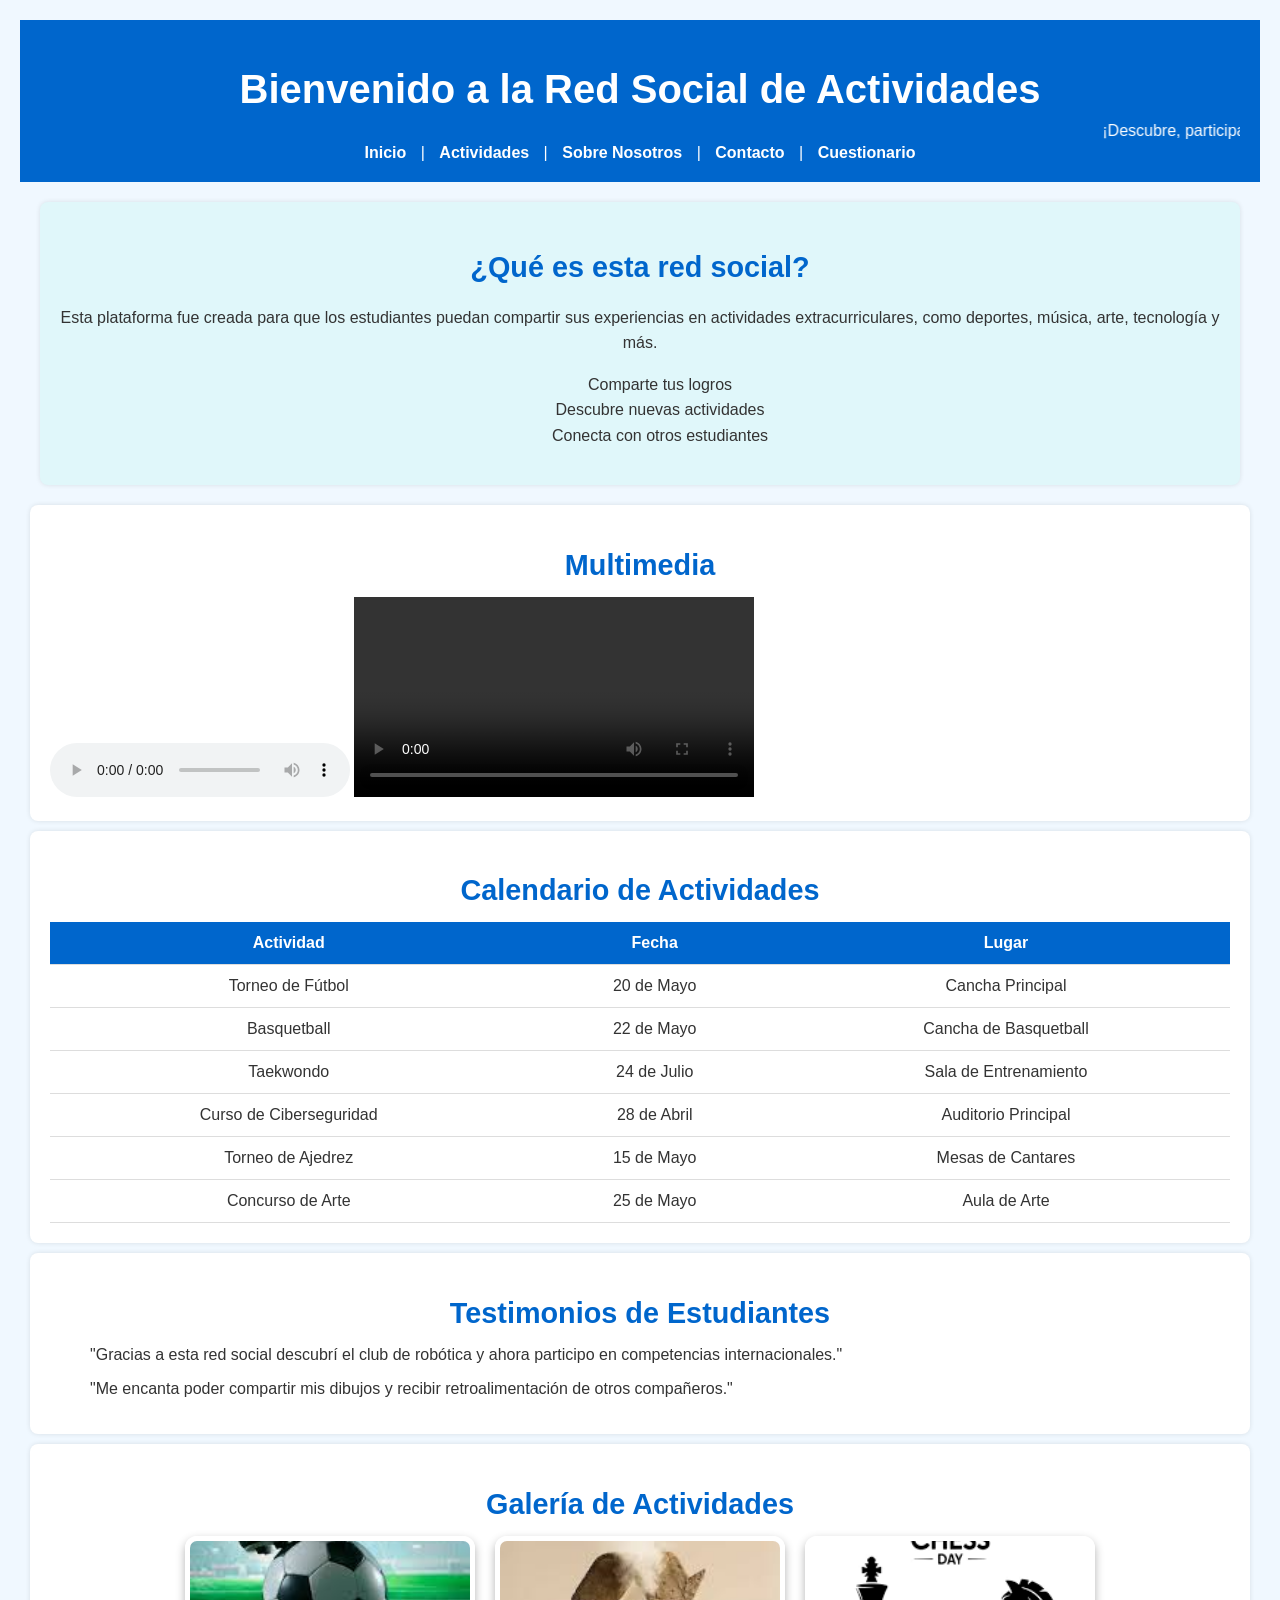
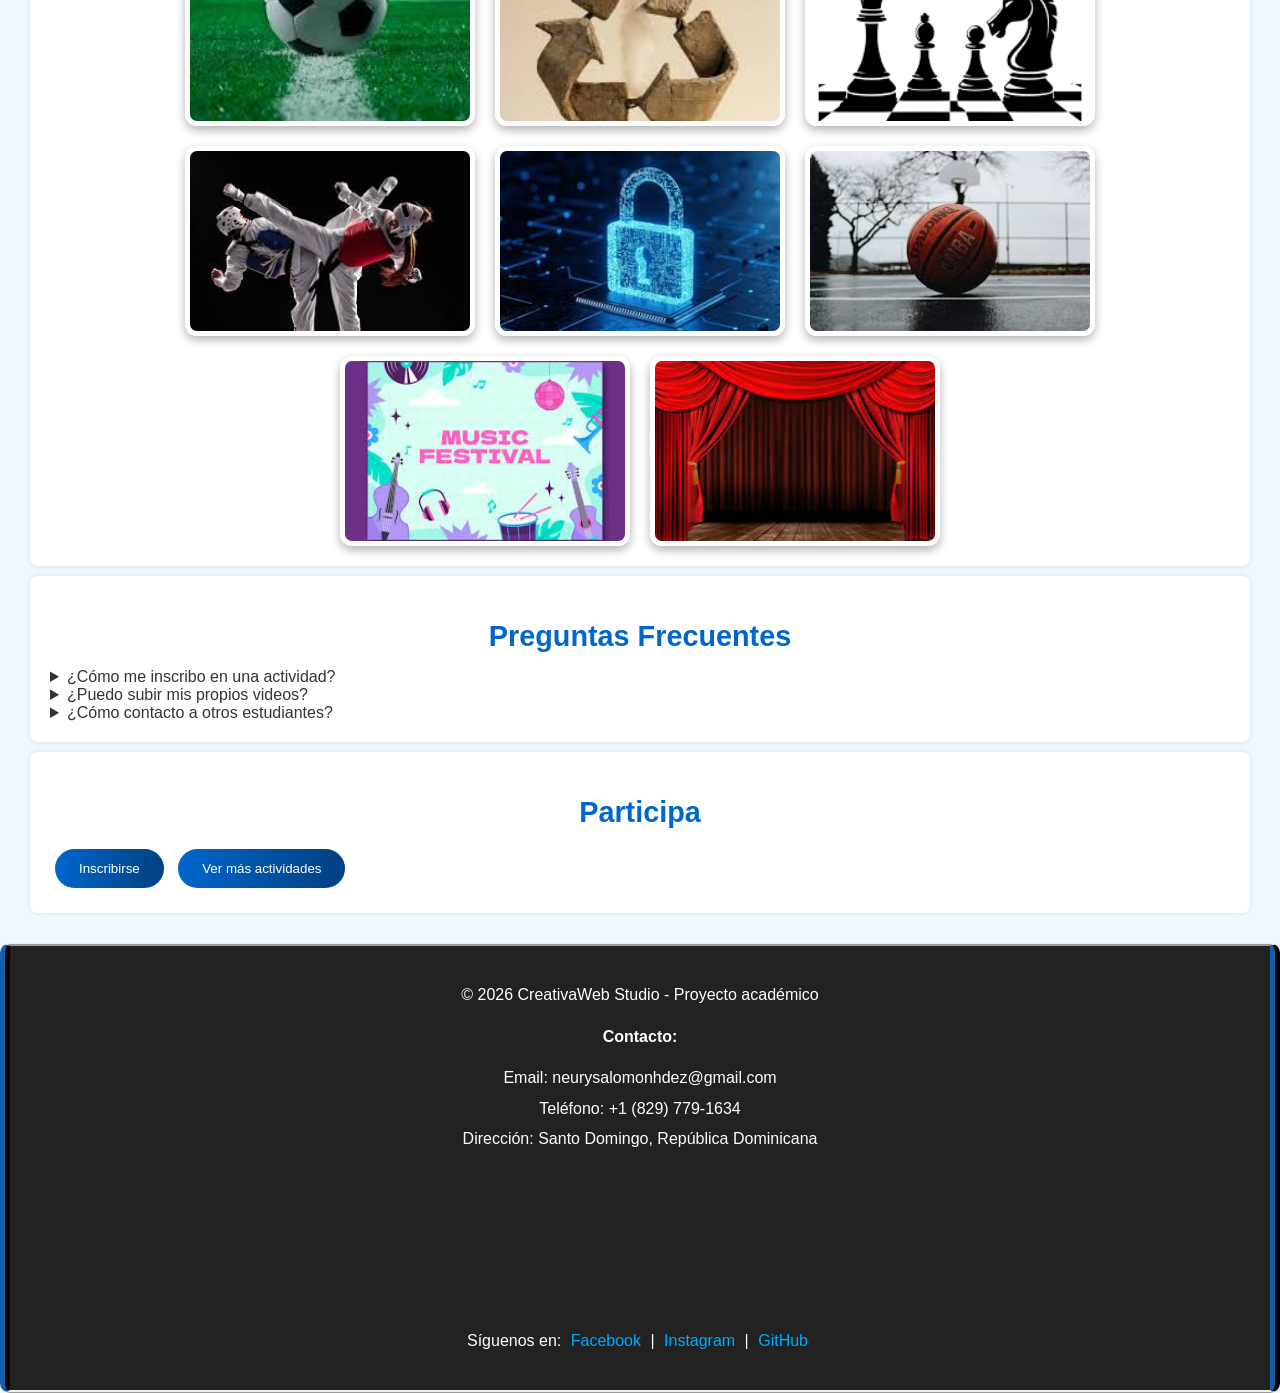
==== index.html @ beb656a8 "Add files via upload" ====
<!DOCTYPE html>
<html lang="es">
<head>
  <!-- Configuración básica -->
  <meta charset="UTF-8">
  <meta name="viewport" content="width=device-width, initial-scale=1.0">
  <title>Red Social Extracurricular</title>
  <link rel="stylesheet" href="index.css">
  <link rel="icon" type="image/png" href="favicon.png">
</head>
<body>
  <div class="container">
   
    <header>
      <h1>Bienvenido a la Red Social de Actividades</h1>
      <marquee>¡Descubre, participa y comparte tus talentos!</marquee>
      <nav>
        <a href="index.html">Inicio</a> |
        <a href="#tabla">Actividades</a> |
        <a href="#footer-info">Sobre Nosotros</a> |
        <a href="contact.html">Contacto</a> |
        <a href="quiz.html">Cuestionario</a>
      </nav>
    </header>

    
    <section id="bienvenida">
      <h2>¿Qué es esta red social?</h2>
      <p>
        Esta plataforma fue creada para que los estudiantes puedan compartir sus experiencias en actividades extracurriculares,
        como deportes, música, arte, tecnología y más.
      </p>
      <ul>
        <li>Comparte tus logros</li>
        <li>Descubre nuevas actividades</li>
        <li>Conecta con otros estudiantes</li>
      </ul>
    </section>

    
    <section id="multimedia">
      <h2>Multimedia</h2>
      <div class="media-grid">
        <audio controls>
          <source src="audio/presentacion.mp3" type="audio/mpeg">
        </audio>
        <video controls width="400">
          <source src="video/demo.mp4" type="video/mp4">
        </video>
      </div>
    </section>

   
    <section id="tabla">
      <h2>Calendario de Actividades</h2>
      <table>
        <tr>
          <th>Actividad</th>
          <th>Fecha</th>
          <th>Lugar</th>
        </tr>
        <tr>
          <td>Torneo de Fútbol</td>
          <td>20 de Mayo</td>
          <td>Cancha Principal</td>
        </tr>
        <tr>
            <td>Basquetball</td>
            <td>22 de Mayo</td>
            <td>Cancha de Basquetball</td>

        </tr>
        <tr>
            <td>Taekwondo</td>
            <td>24 de Julio</td>
            <td>Sala de Entrenamiento</td>

        </tr>
           <tr>
            <td>Curso de Ciberseguridad</td>
            <td>28 de Abril</td>
            <td>Auditorio Principal</td>

        </tr>
        <tr>
            <td>Torneo de Ajedrez</td>
            <td>15 de Mayo</td>
            <td>Mesas de Cantares</td>
        </tr>
        <tr>
          <td>Concurso de Arte</td>
          <td>25 de Mayo</td>
          <td>Aula de Arte</td>
        </tr>
       
      </table>
    </section>

  
    <section id="testimonios">
      <h2>Testimonios de Estudiantes</h2>
      <blockquote>
        "Gracias a esta red social descubrí el club de robótica y ahora participo en competencias internacionales."
      </blockquote>
      <blockquote>
        "Me encanta poder compartir mis dibujos y recibir retroalimentación de otros compañeros."
      </blockquote>
    </section>

   
    <section id="galeria">
  <h2>Galería de Actividades</h2>
  <div class="gallery">
    <img src="img/futbol.jpg" alt="Torneo de fútbol">
    <img src="img/arte.jpg" alt="Concurso de arte"> 
    <img src="img/ajedrez.png" alt="Torneo de ajedrez">
    <img src="img/taekwondo.jpg" alt="Competencia de taekwondo">
    <img src="img/ciberseguridad.jpg" alt="Curso de ciberseguridad">
    <img src="img/basquetball.jpg" alt="Torneo de basquetball">
  
    <img src="img/festival.jpg" alt="Festival de música">
    <img src="img/teatro.jpg" alt="Obra de teatro">
  </div>
</section>


  
    <section id="faq">
      <h2>Preguntas Frecuentes</h2>
      <details>
        <summary>¿Cómo me inscribo en una actividad?</summary>
        <p>Solo debes dar clic en el botón "Inscribirse" y llenar el formulario.</p>
      </details>
      <details>
        <summary>¿Puedo subir mis propios videos?</summary>
        <p>Sí, cada usuario puede compartir contenido multimedia en su perfil.</p>
      </details>
      <details>
        <summary>¿Cómo contacto a otros estudiantes?</summary>
        <p>Puedes unirte a los grupos de interés.</p>
      </details>
    </section>

  
    <section id="botones">
      <h2>Participa</h2>
      <button id="btnInscribirse">Inscribirse</button>
      <button id="btnVerMas">Ver más actividades</button>
    </section>
   


  </div>

   <footer>
  <div class="footer-info" id="footer-info">
    <p>&copy; 2026 CreativaWeb Studio - Proyecto académico</p>
    <p><strong>Contacto:</strong></p>
    <ul>
      <li>Email: neurysalomonhdez@gmail.com</li>
      <li>Teléfono: +1 (829) 779-1634</li>
      <li>Dirección: Santo Domingo, República Dominicana</li>
      <iframe src="https://www.google.com/maps/embed?pb=!1m18!1m12!1m3!1d71175.22036277277!2d-69.84022908594423!3d18.510798863886674!2m3!1f0!2f0!3f0!3m2!1i1024!2i768!4f13.1!3m3!1m2!1s0x8eaf86f1f07bf257%3A0x79a94f00155fb584!2sSanto%20Domingo%20Este!5e1!3m2!1ses!2sdo!4v1778986762547!5m2!1ses!2sdo" width="150" height="150" style="border:0;" allowfullscreen="" loading="lazy" referrerpolicy="no-referrer-when-downgrade"></iframe>
    </ul>
    <p>Síguenos en:
      <a href="https://facebook.com/creativaweb" target="_blank">Facebook</a> |
      <a href="https://instagram.com/creativaweb" target="_blank">Instagram</a> |
      <a href="https://github.com/Salomon/mi-pagina-web" target="_blank">GitHub</a>
    </p>
  </div>
</footer>
 <script src="https://utteranc.es/client.js"
        repo="Neuryhdez45/actividades-extracurriculares.github.io"
        issue-term="pathname"
        theme="github-light"
        crossorigin="anonymous"
        async>
</script>
  <script src="index.js"></script>
</body>
</html>
---- index.css ----
/* Estilos generales */
body {
  font-family: 'Verdana', sans-serif;
  margin: 0;
  padding: 0;
  background: #f0f8ff;
  color: #333;
}
#bienvenida {
  
  background: #e0f7fa;
  padding: 20px;
  border-left: 20px ;
  border-right: 20px ;
  border-radius: 8px;
  margin: 20px;
  
  text-align: center;
}
ul {
  list-style-type: none;

}
#bienvenida h2 {
  background: #e0f7fa;
  padding: 5px;
  text-align: center;
 
}

header {
  background: #0066cc;
  color: white;
  padding: 20px;
  text-align: center;
}

nav a {
  color: white;
  margin: 0 10px;
  text-decoration: none;
  font-weight: bold;
}

nav a:hover {
  text-decoration: underline;
}

/* Secciones */
section {
  padding: 20px;
  margin: 10px;
  background: #fff;
  border-radius: 8px;
  box-shadow: 0 0 5px rgba(0,0,0,0.1);
}

/* Tablas */
table {
  width: 100%;
  border-collapse: collapse;
}

th {
  background: #0066cc;
  color: white;
  padding: 10px;
}

td {
  padding: 10px;
  text-align: center;
}

.gallery {
  display: flex;
  flex-wrap: wrap; /* permite que las imágenes bajen a otra fila */
  gap: 20px;
  justify-content: center;
}

.gallery img {
  flex: 1 1 calc(50% - 20px); /* cada imagen ocupa 50% del ancho menos el gap */
  max-width: 280px;
  height: 180px;
  object-fit: cover;
  border-radius: 12px;
  box-shadow: 0 4px 10px rgba(0,0,0,0.3);
  transition: transform 0.4s ease, box-shadow 0.4s ease;
  border: 5px solid #fff;
}

.gallery img:hover {
  transform: scale(1.08) rotate(-2deg);
  box-shadow: 0 8px 20px rgba(0,0,0,0.5);
  border-color: #0066cc;
}


/* Botones */
button {
  background: #0066cc;
  color: white;
  border: none;
  padding: 10px 20px;
  margin: 5px;
  border-radius: 5px;
  cursor: pointer;
}

button:hover {
  background: #004080;
}

/* Pie de página */
footer {
  background: #222;
  color: #fff;
  text-align: center;
  padding: 10px;
}
.container {
  max-width: fit-content;
  margin: 0 auto;
  padding: 20px;
}
table {
  width: 100%;
  border-collapse: collapse;
}
th, td {
  padding: 12px;
  border-bottom: 1px solid #ddd;
}
th {
  background: #0066cc;
  color: white;
}
tr:hover {
  background: #f9f9f9;
}
h1 {
  font-size: 2.5rem;
  margin-bottom: 10px;
}
h2 {
  text-align: center;
  font-size: 1.8rem;
  margin-bottom: 15px;
  color: #0066cc;
}
p, li {
  line-height: 1.6;
}
button {
  background: linear-gradient(90deg, #0066cc, #004080);
  color: white;
  border: none;
  padding: 12px 24px;
  margin: 5px;
  border-radius: 25px;
  cursor: pointer;
  transition: transform 0.2s ease;
}
button:hover {
  transform: scale(1.05);
  background: linear-gradient(90deg, #3c5672, #073768);
}
footer {
  border-radius: 10px;
  border-left: 10px solid #0b3056;
  border-right: 10px solid #0b3056;
  border-style:ridge;
  background: #222;
  color: #fff;
  text-align: center;
  padding: 20px;
  
}

.footer-info ul {
  list-style: none;
  padding: 0;
  margin: 10px 0;
}
.footer-info iframe {
  margin-top: 1px;
  border: none;
  border-radius: 8px;
}
.footer-info li {
  margin: 5px 0;
}

.footer-info a {
  color: #00aaff;
  text-decoration: none;
  margin: 0 5px;
}

.footer-info a:hover {
  text-decoration: underline;
}
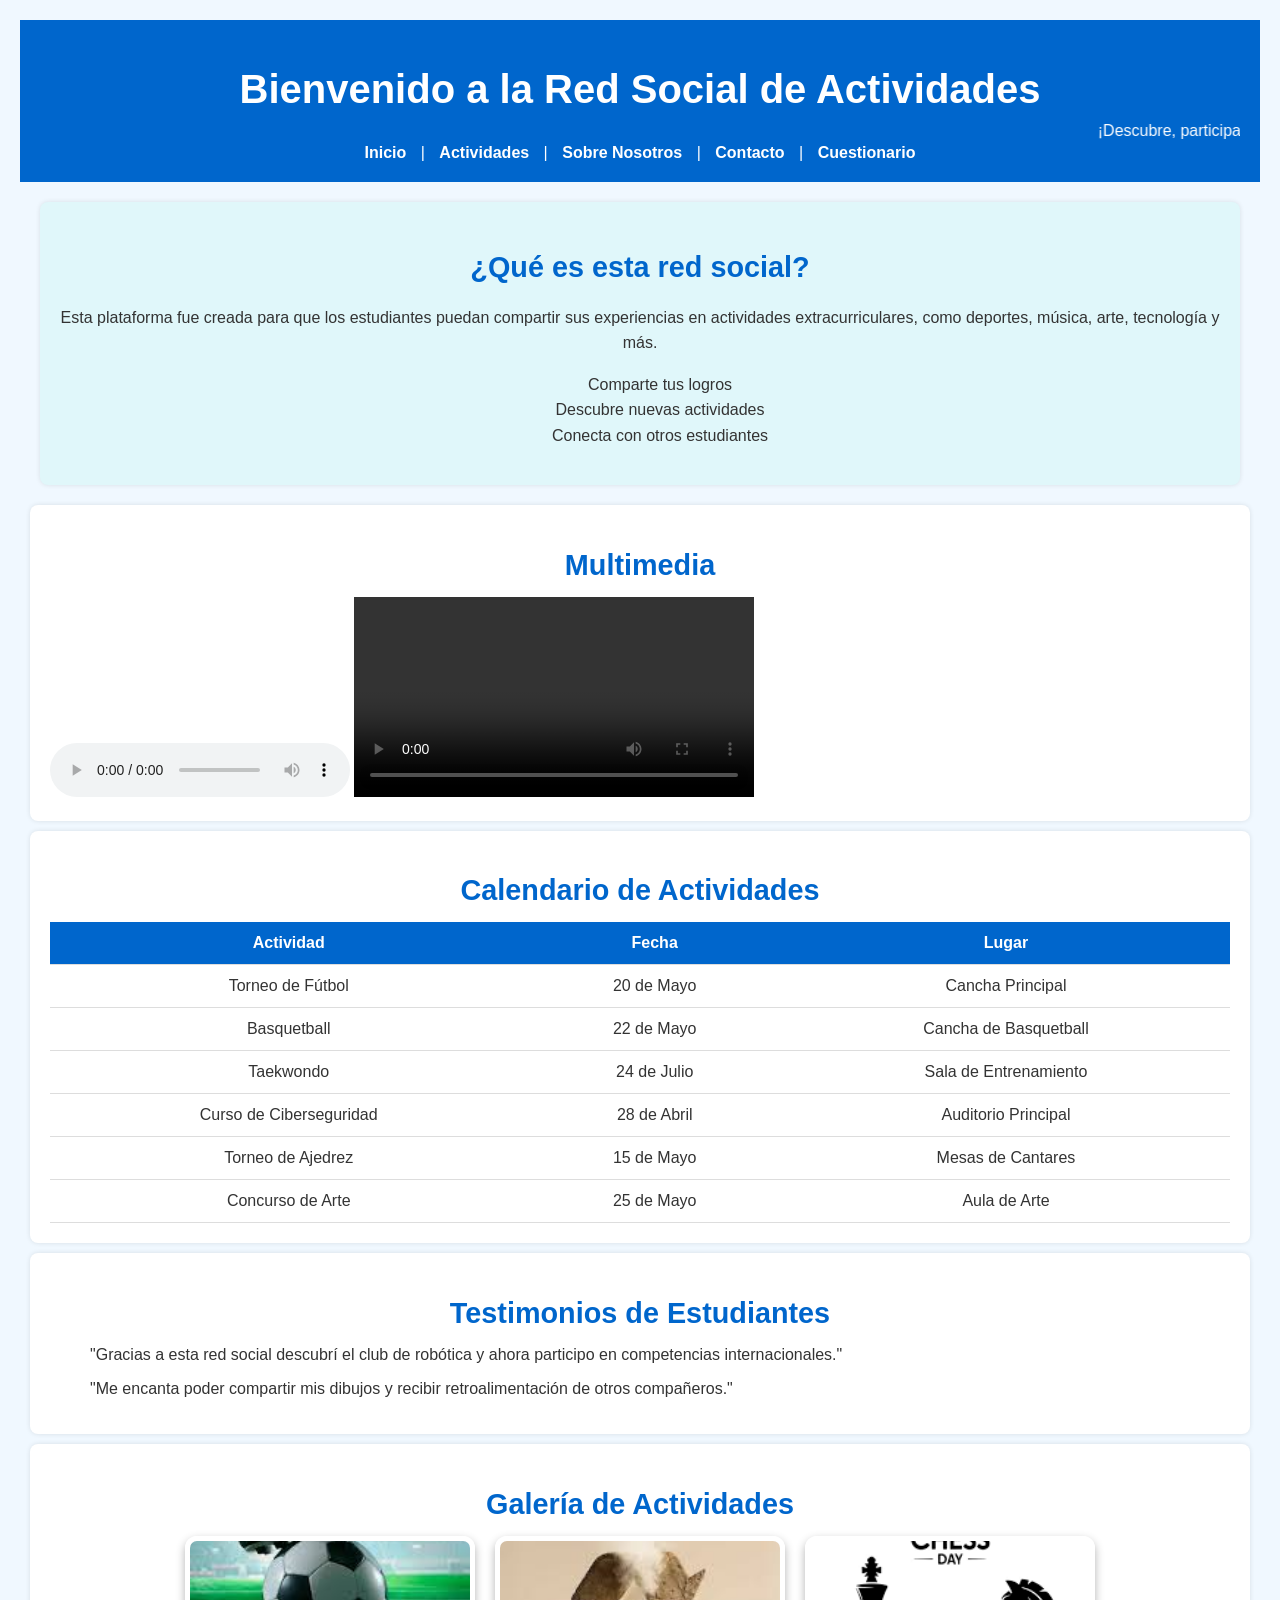
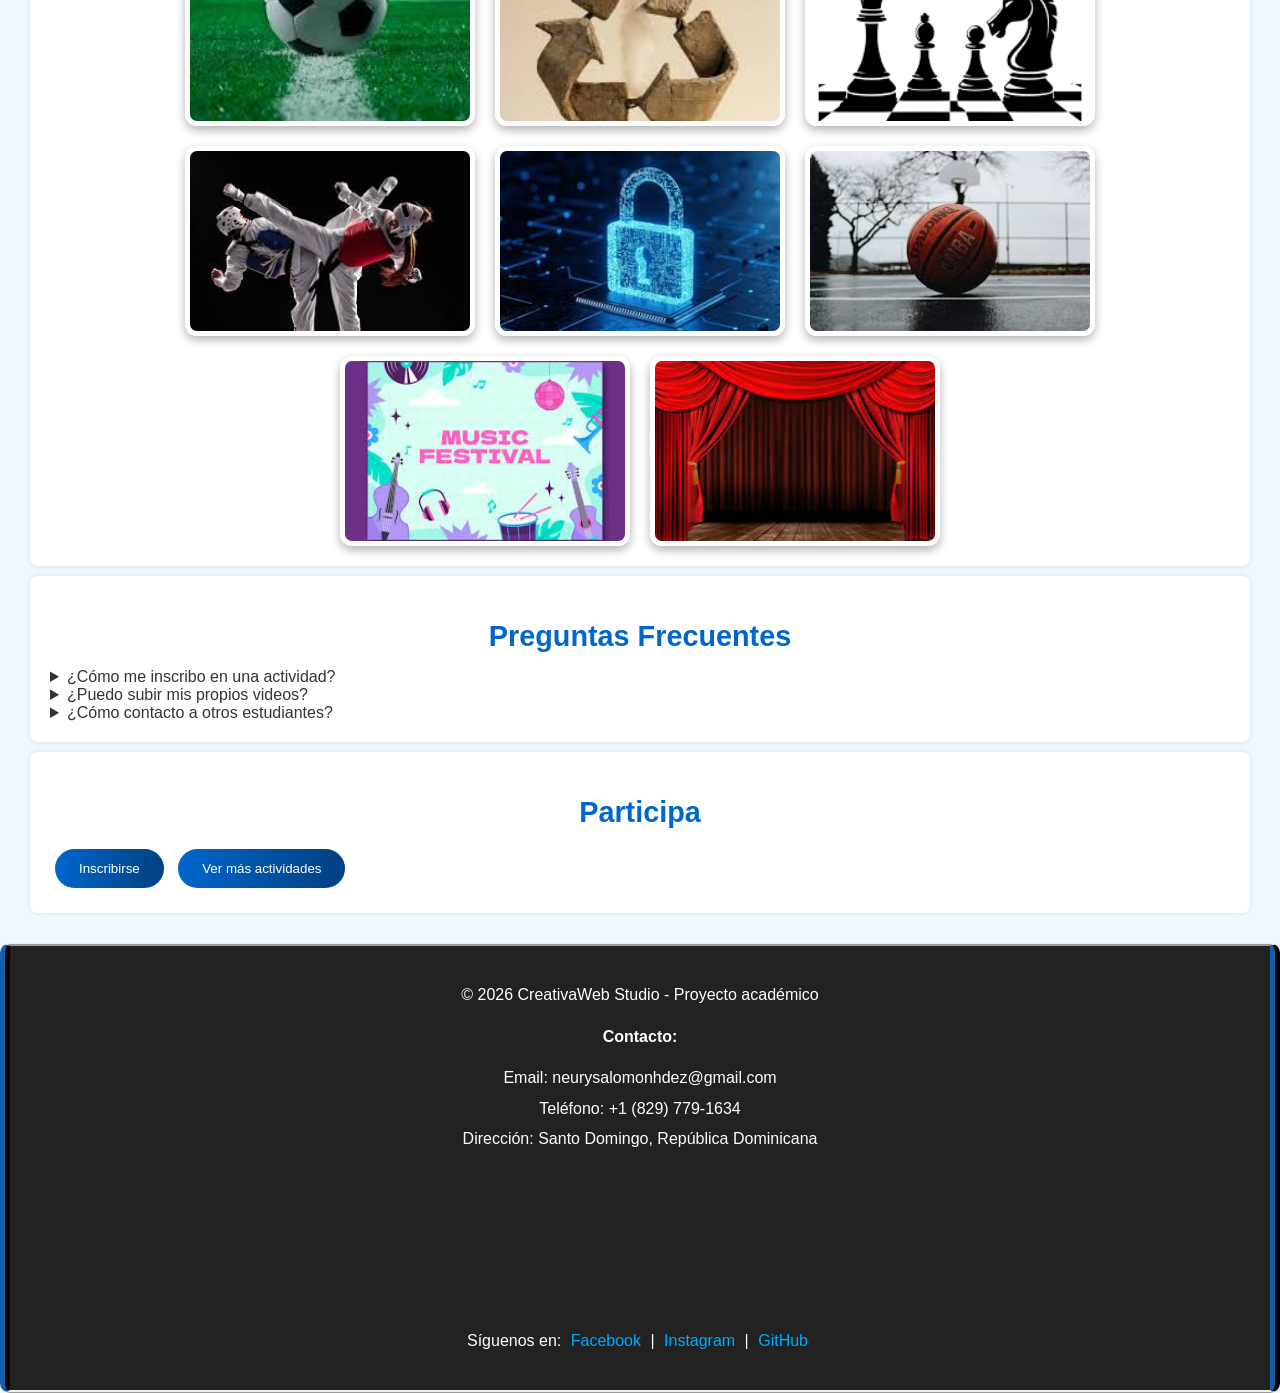
==== commit 8c192447: "Update index.html" ====
--- a/index.html
+++ b/index.html
@@ -151,7 +151,13 @@
 
 
   </div>
-
+<script src="https://utteranc.es/client.js"
+        repo="Neuryhdez45/actividades-extracurriculares.github.io"
+        issue-term="pathname"
+        theme="github-light"
+        crossorigin="anonymous"
+        async>
+</script>
    <footer>
   <div class="footer-info" id="footer-info">
     <p>&copy; 2026 CreativaWeb Studio - Proyecto académico</p>
@@ -169,13 +175,7 @@
     </p>
   </div>
 </footer>
- <script src="https://utteranc.es/client.js"
-        repo="Neuryhdez45/actividades-extracurriculares.github.io"
-        issue-term="pathname"
-        theme="github-light"
-        crossorigin="anonymous"
-        async>
-</script>
+
   <script src="index.js"></script>
 </body>
 </html>
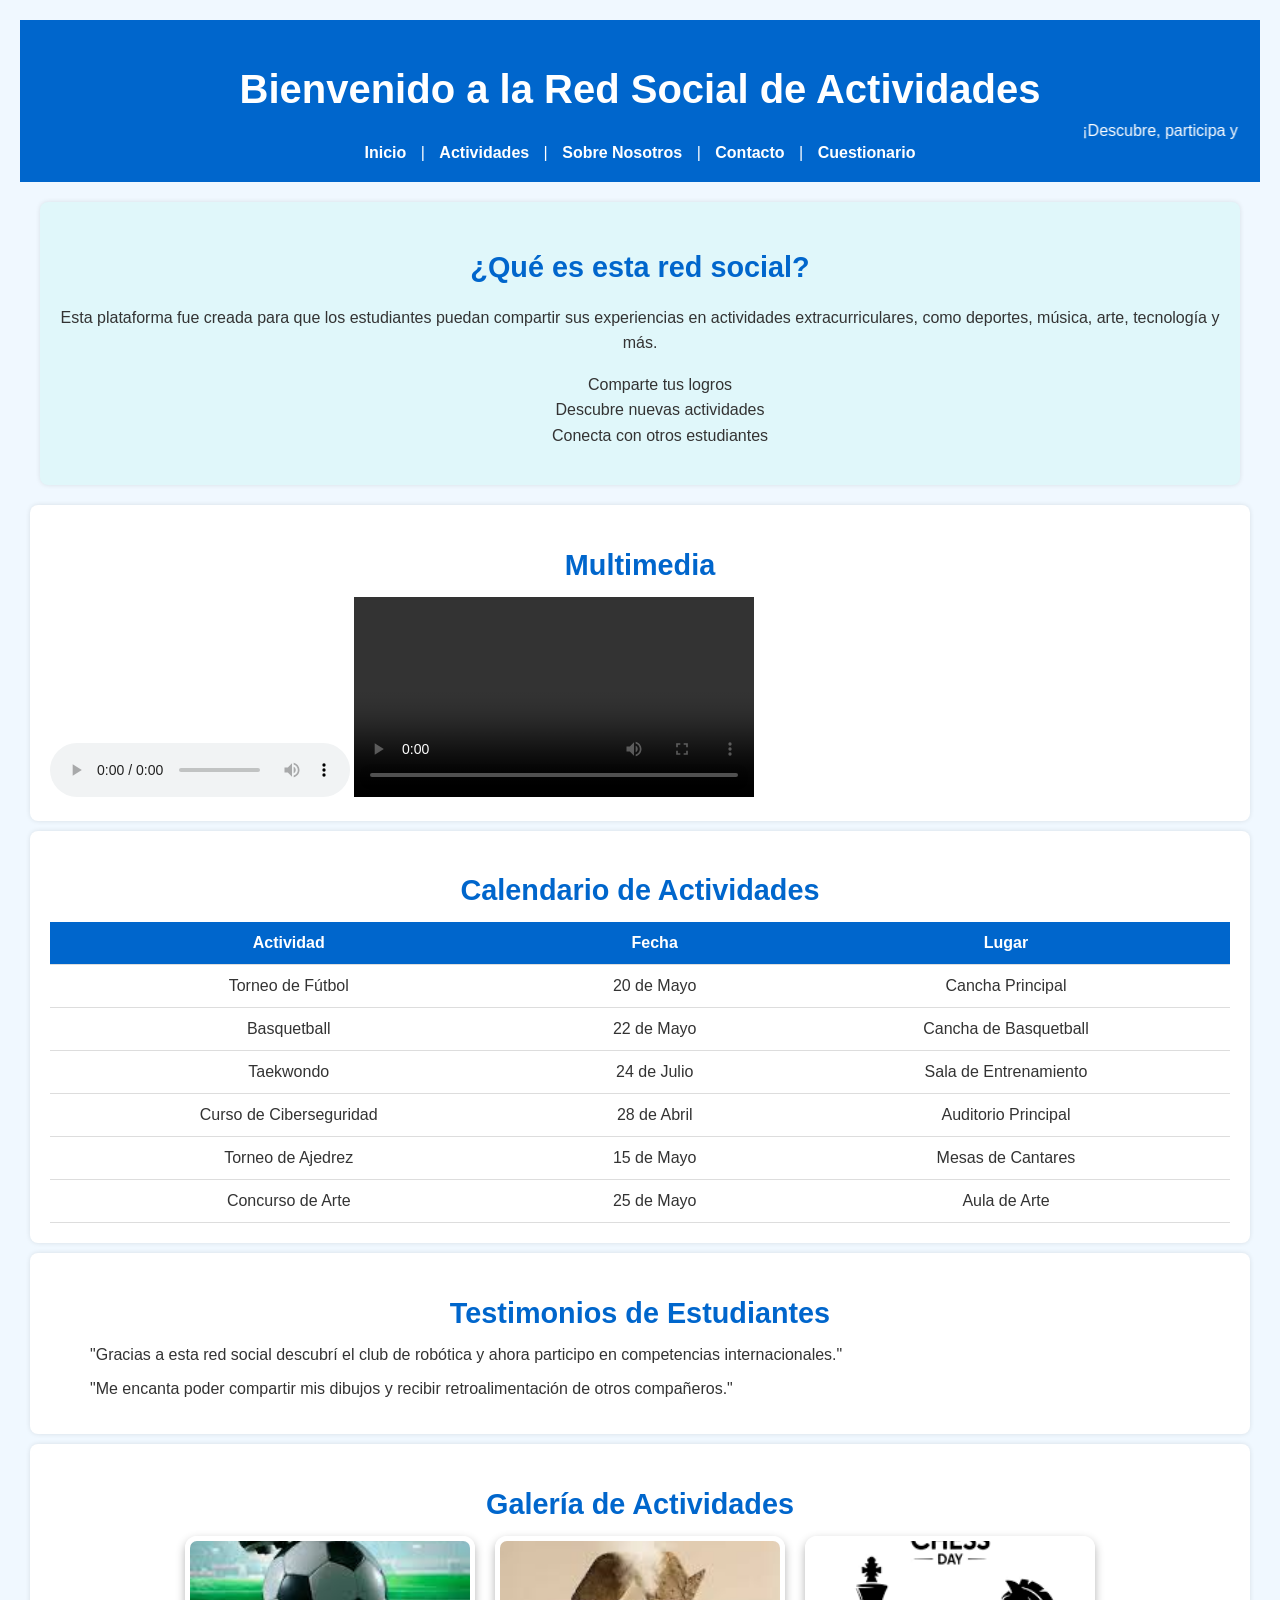
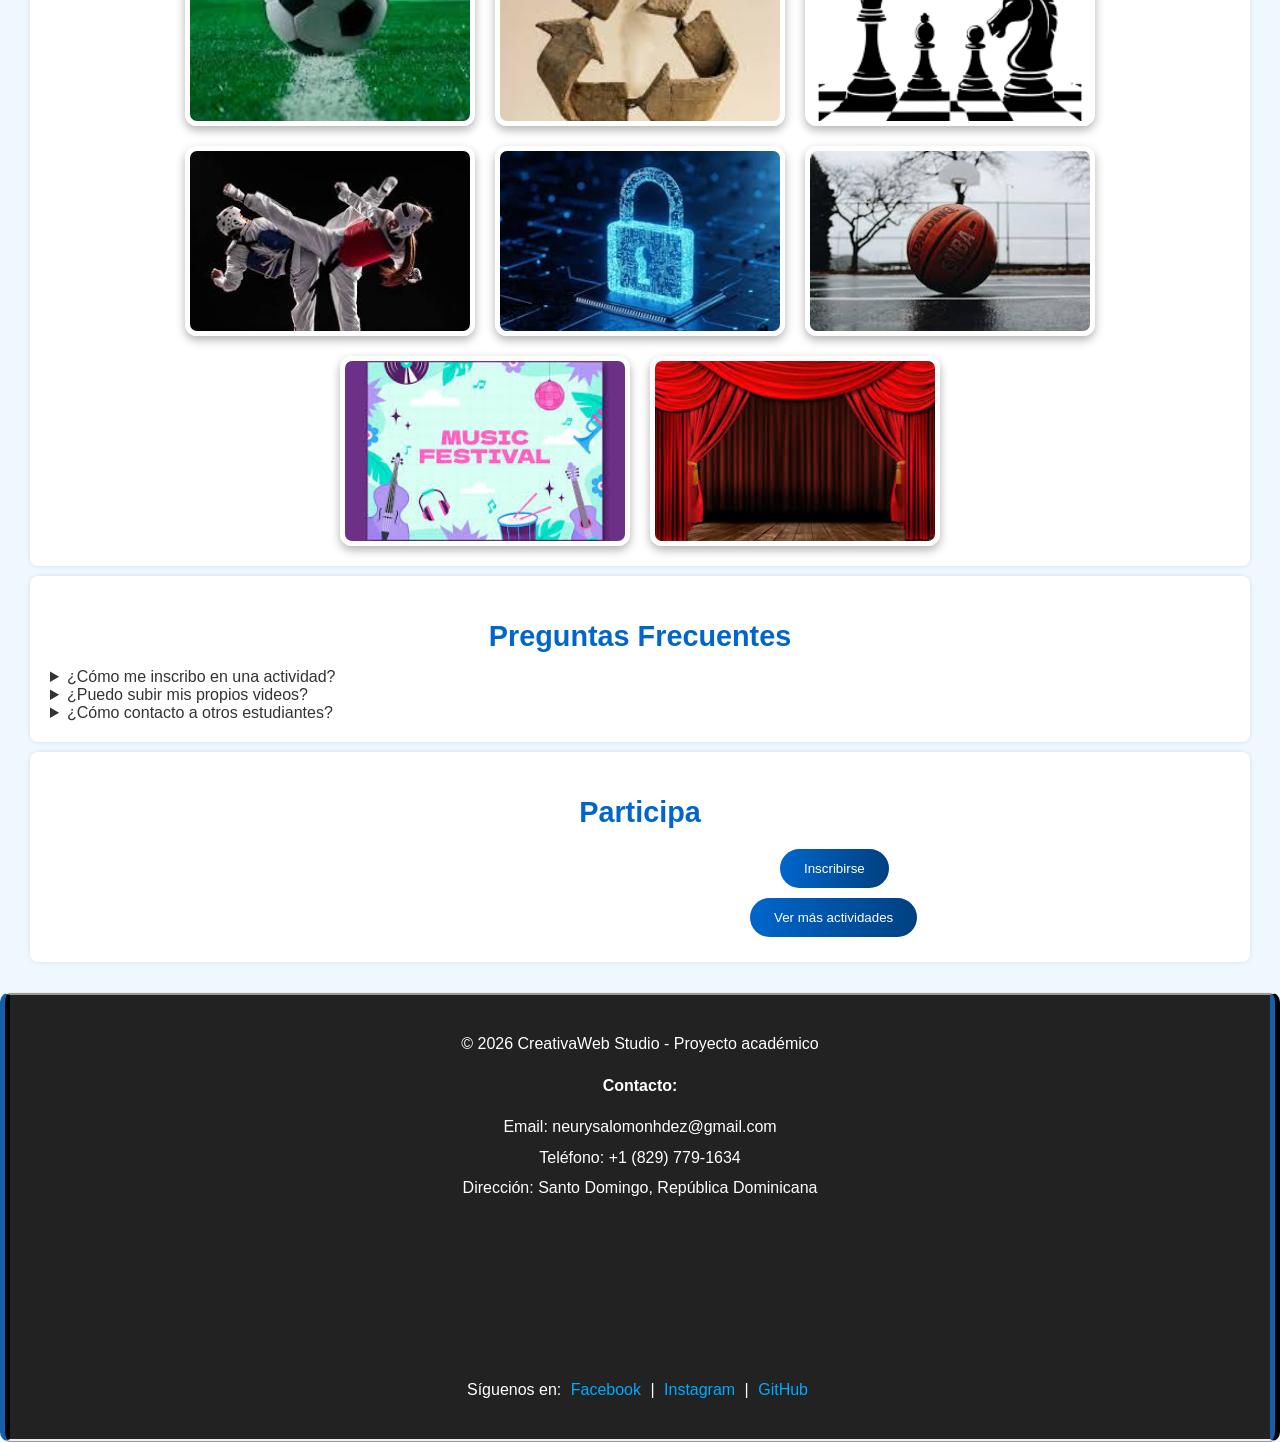
==== commit 13c0c250: "Add files via upload" ====
--- a/index.html
+++ b/index.html
@@ -144,7 +144,7 @@
   
     <section id="botones">
       <h2>Participa</h2>
-      <button id="btnInscribirse">Inscribirse</button>
+      <button id="btnInscribirse">Inscribirse</button> <br>
       <button id="btnVerMas">Ver más actividades</button>
     </section>
    
@@ -175,7 +175,7 @@
     </p>
   </div>
 </footer>
-
+ 
   <script src="index.js"></script>
 </body>
 </html>
--- a/index.css
+++ b/index.css
@@ -97,20 +97,7 @@
 }
 
 
-/* Botones */
-button {
-  background: #0066cc;
-  color: white;
-  border: none;
-  padding: 10px 20px;
-  margin: 5px;
-  border-radius: 5px;
-  cursor: pointer;
-}
 
-button:hover {
-  background: #004080;
-}
 
 /* Pie de página */
 footer {
@@ -158,9 +145,13 @@
   border: none;
   padding: 12px 24px;
   margin: 5px;
+  margin-left: 730px;
   border-radius: 25px;
   cursor: pointer;
   transition: transform 0.2s ease;
+}
+#btnVerMas {
+  margin-left: 700px;
 }
 button:hover {
   transform: scale(1.05);
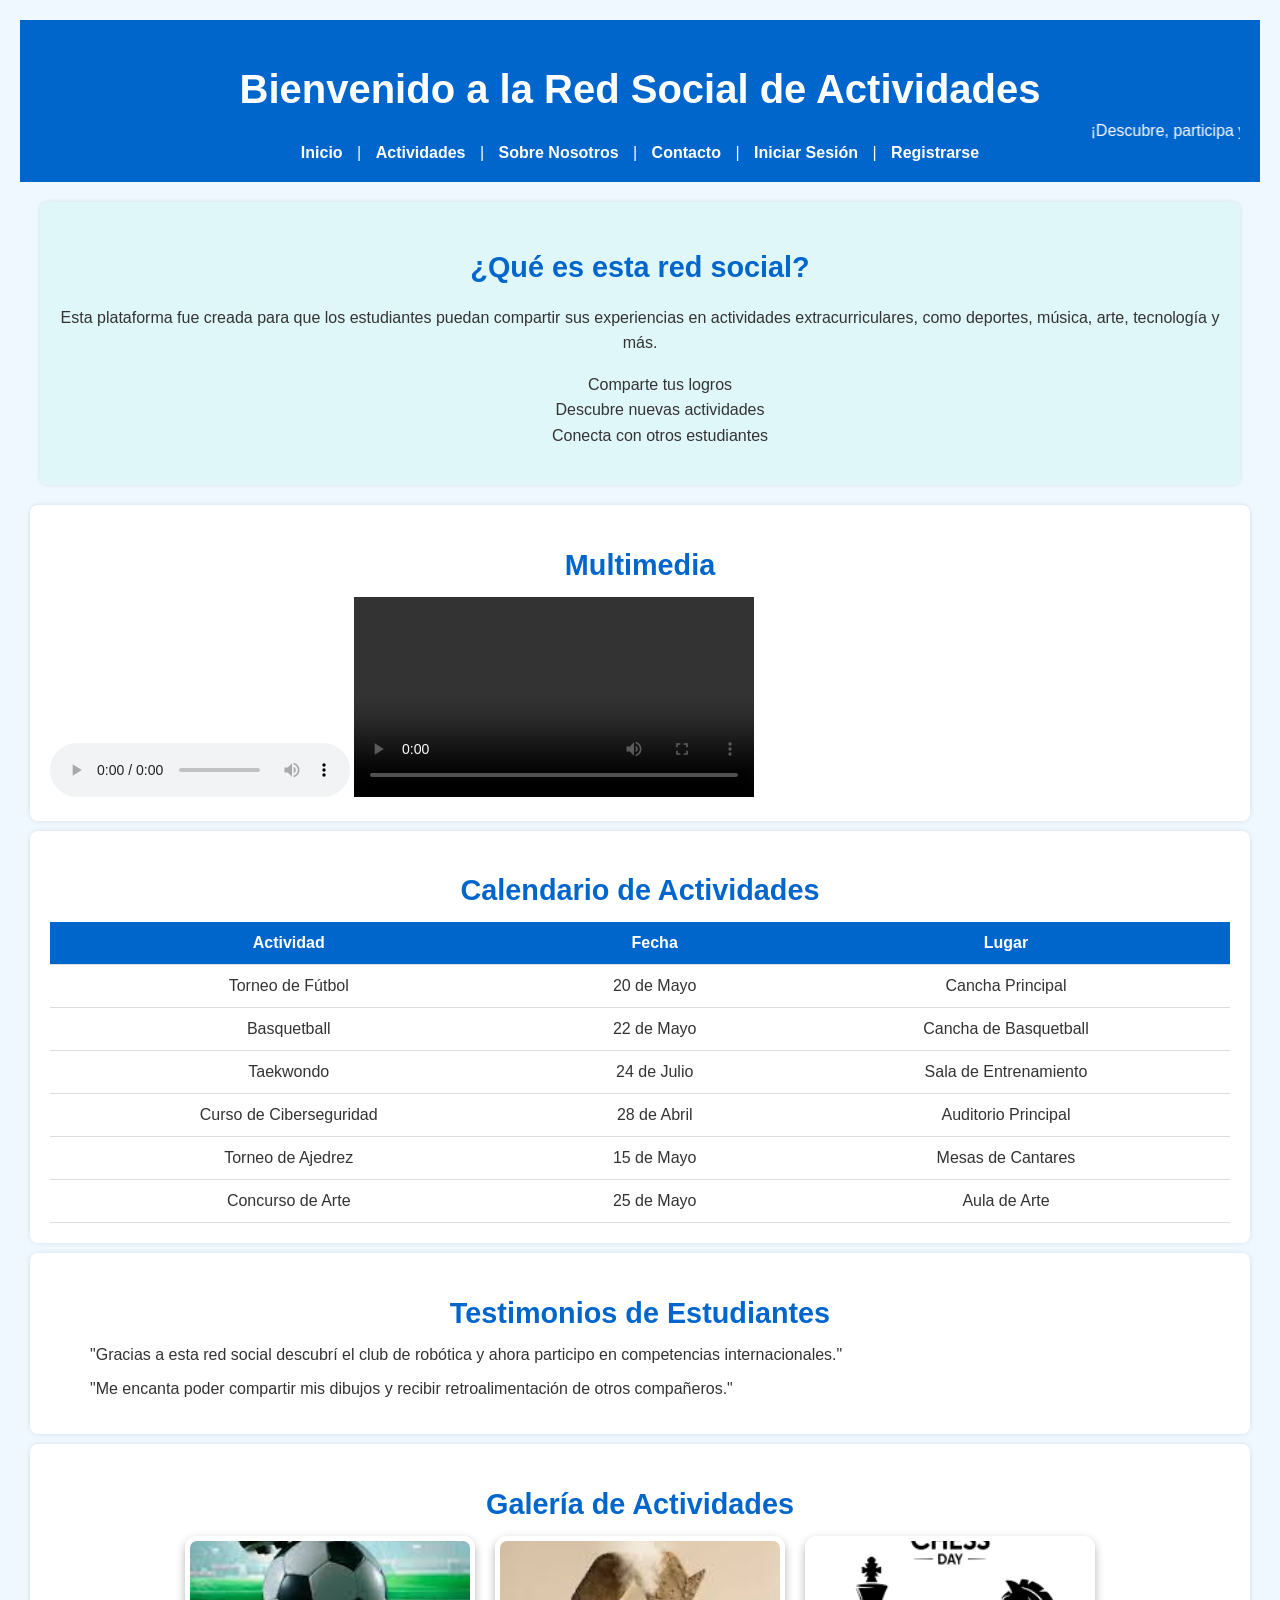
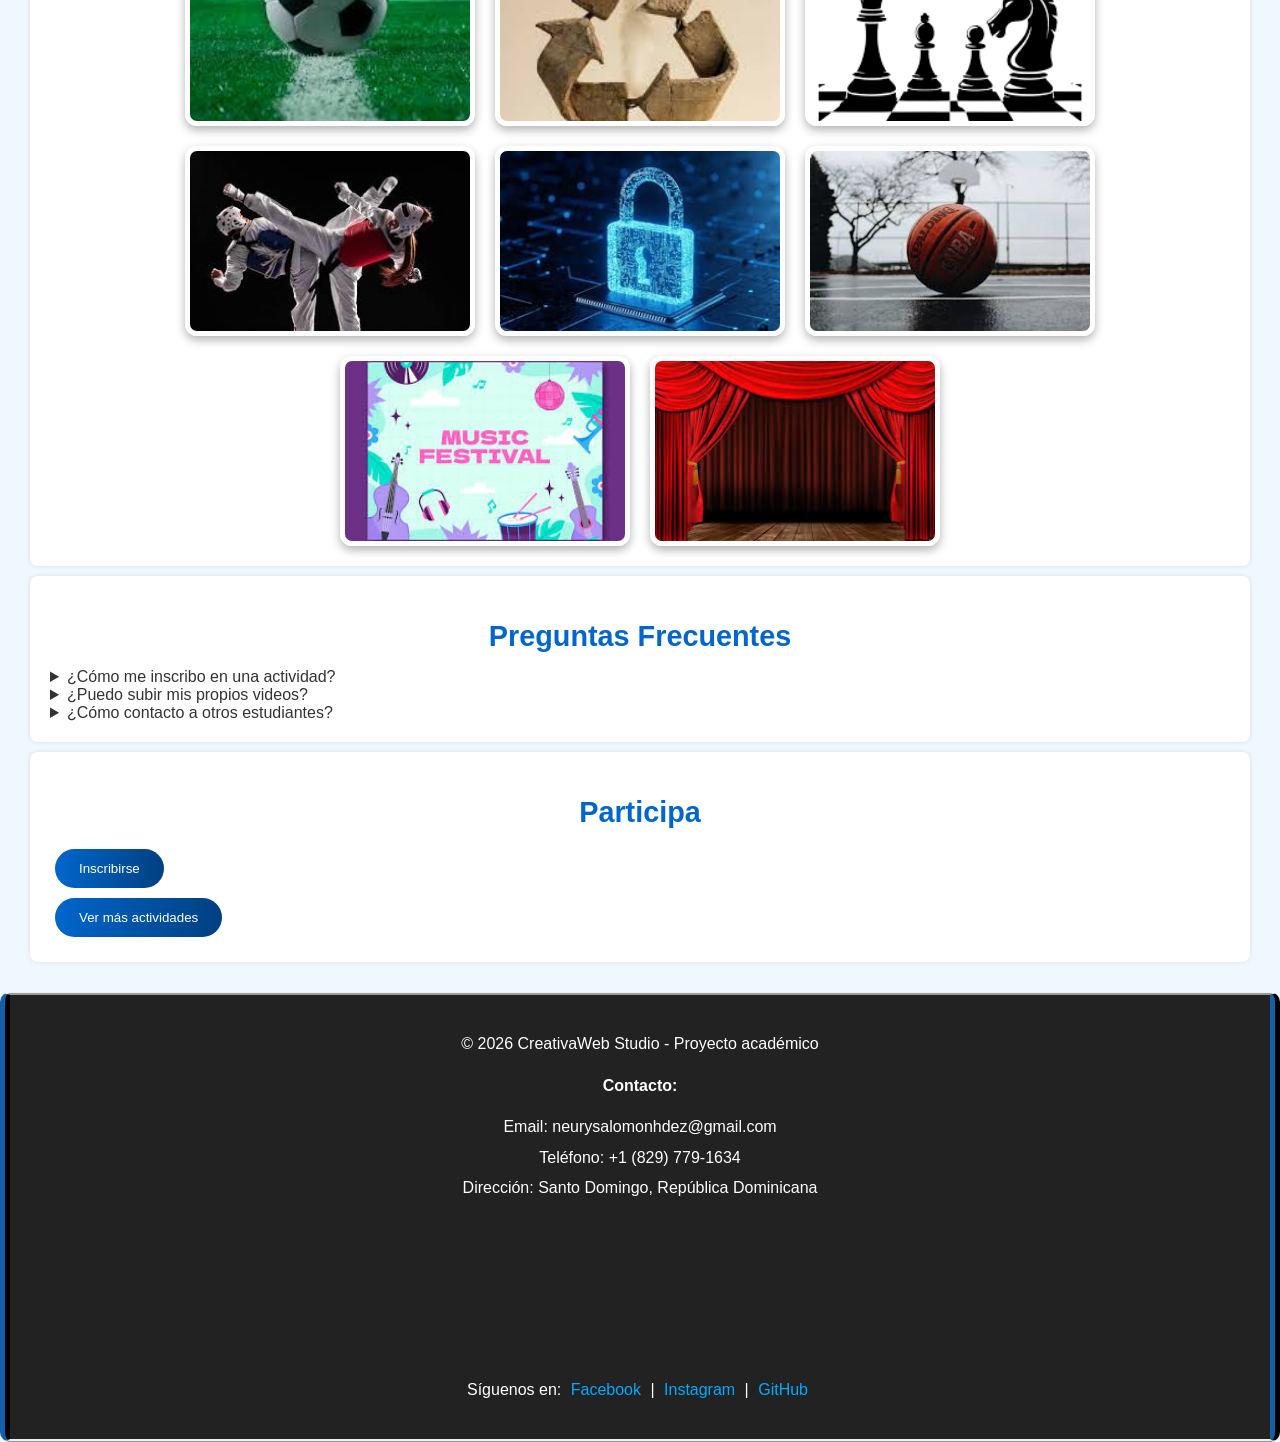
==== commit dc335b24: "Add files via upload" ====
--- a/index.html
+++ b/index.html
@@ -5,7 +5,7 @@
   <meta charset="UTF-8">
   <meta name="viewport" content="width=device-width, initial-scale=1.0">
   <title>Red Social Extracurricular</title>
-  <link rel="stylesheet" href="index.css">
+  <link rel="stylesheet" href="css/index.css">
   <link rel="icon" type="image/png" href="favicon.png">
 </head>
 <body>
@@ -18,8 +18,9 @@
         <a href="index.html">Inicio</a> |
         <a href="#tabla">Actividades</a> |
         <a href="#footer-info">Sobre Nosotros</a> |
-        <a href="contact.html">Contacto</a> |
-        <a href="quiz.html">Cuestionario</a>
+        <a href="#footer-info">Contacto</a> |
+        <a href="login.html">Iniciar Sesión</a> |
+        <a href="registro.html">Registrarse</a>
       </nav>
     </header>
 
@@ -176,6 +177,6 @@
   </div>
 </footer>
  
-  <script src="index.js"></script>
+  <script src="js/index.js"></script>
 </body>
 </html>
--- a/css/index.css
+++ b/css/index.css
@@ -0,0 +1,203 @@
+/* Estilos generales */
+body {
+  font-family: 'Verdana', sans-serif;
+  margin: 0;
+  padding: 0;
+  background: #f0f8ff;
+  color: #333;
+}
+#bienvenida {
+  
+  background: #e0f7fa;
+  padding: 20px;
+  border-left: 20px ;
+  border-right: 20px ;
+  border-radius: 8px;
+  margin: 20px;
+  
+  text-align: center;
+}
+ul {
+  list-style-type: none;
+
+}
+#bienvenida h2 {
+  background: #e0f7fa;
+  padding: 5px;
+  text-align: center;
+ 
+}
+
+header {
+  background: #0066cc;
+  color: white;
+  padding: 20px;
+  text-align: center;
+}
+
+nav a {
+  color: white;
+  margin: 0 10px;
+  text-decoration: none;
+  font-weight: bold;
+}
+
+nav a:hover {
+  text-decoration: underline;
+}
+
+/* Secciones */
+section {
+  padding: 20px;
+  margin: 10px;
+  background: #fff;
+  border-radius: 8px;
+  box-shadow: 0 0 5px rgba(0,0,0,0.1);
+}
+
+/* Tablas */
+table {
+  width: 100%;
+  border-collapse: collapse;
+}
+
+th {
+  background: #0066cc;
+  color: white;
+  padding: 10px;
+}
+
+td {
+  padding: 10px;
+  text-align: center;
+}
+
+.gallery {
+  display: flex;
+  flex-wrap: wrap; /* permite que las imágenes bajen a otra fila */
+  gap: 20px;
+  justify-content: center;
+}
+
+.gallery img {
+  flex: 1 1 calc(50% - 20px); /* cada imagen ocupa 50% del ancho menos el gap */
+  max-width: 280px;
+  height: 180px;
+  object-fit: cover;
+  border-radius: 12px;
+  box-shadow: 0 4px 10px rgba(0,0,0,0.3);
+  transition: transform 0.4s ease, box-shadow 0.4s ease;
+  border: 5px solid #fff;
+}
+
+.gallery img:hover {
+  transform: scale(1.08) rotate(-2deg);
+  box-shadow: 0 8px 20px rgba(0,0,0,0.5);
+  border-color: #0066cc;
+}
+
+
+/* Botones */
+button {
+  background: #0066cc;
+  color: white;
+  border: none;
+  padding: 10px 20px;
+  margin: 5px;
+  border-radius: 5px;
+  cursor: pointer;
+}
+
+button:hover {
+  background: #004080;
+}
+
+/* Pie de página */
+footer {
+  background: #222;
+  color: #fff;
+  text-align: center;
+  padding: 10px;
+}
+.container {
+  max-width: fit-content;
+  margin: 0 auto;
+  padding: 20px;
+}
+table {
+  width: 100%;
+  border-collapse: collapse;
+}
+th, td {
+  padding: 12px;
+  border-bottom: 1px solid #ddd;
+}
+th {
+  background: #0066cc;
+  color: white;
+}
+tr:hover {
+  background: #f9f9f9;
+}
+h1 {
+  font-size: 2.5rem;
+  margin-bottom: 10px;
+}
+h2 {
+  text-align: center;
+  font-size: 1.8rem;
+  margin-bottom: 15px;
+  color: #0066cc;
+}
+p, li {
+  line-height: 1.6;
+}
+button {
+  background: linear-gradient(90deg, #0066cc, #004080);
+  color: white;
+  border: none;
+  padding: 12px 24px;
+  margin: 5px;
+  border-radius: 25px;
+  cursor: pointer;
+  transition: transform 0.2s ease;
+}
+button:hover {
+  transform: scale(1.05);
+  background: linear-gradient(90deg, #3c5672, #073768);
+}
+footer {
+  border-radius: 10px;
+  border-left: 10px solid #0b3056;
+  border-right: 10px solid #0b3056;
+  border-style:ridge;
+  background: #222;
+  color: #fff;
+  text-align: center;
+  padding: 20px;
+  
+}
+
+.footer-info ul {
+  list-style: none;
+  padding: 0;
+  margin: 10px 0;
+}
+.footer-info iframe {
+  margin-top: 1px;
+  border: none;
+  border-radius: 8px;
+}
+.footer-info li {
+  margin: 5px 0;
+}
+
+.footer-info a {
+  color: #00aaff;
+  text-decoration: none;
+  margin: 0 5px;
+}
+
+.footer-info a:hover {
+  text-decoration: underline;
+}
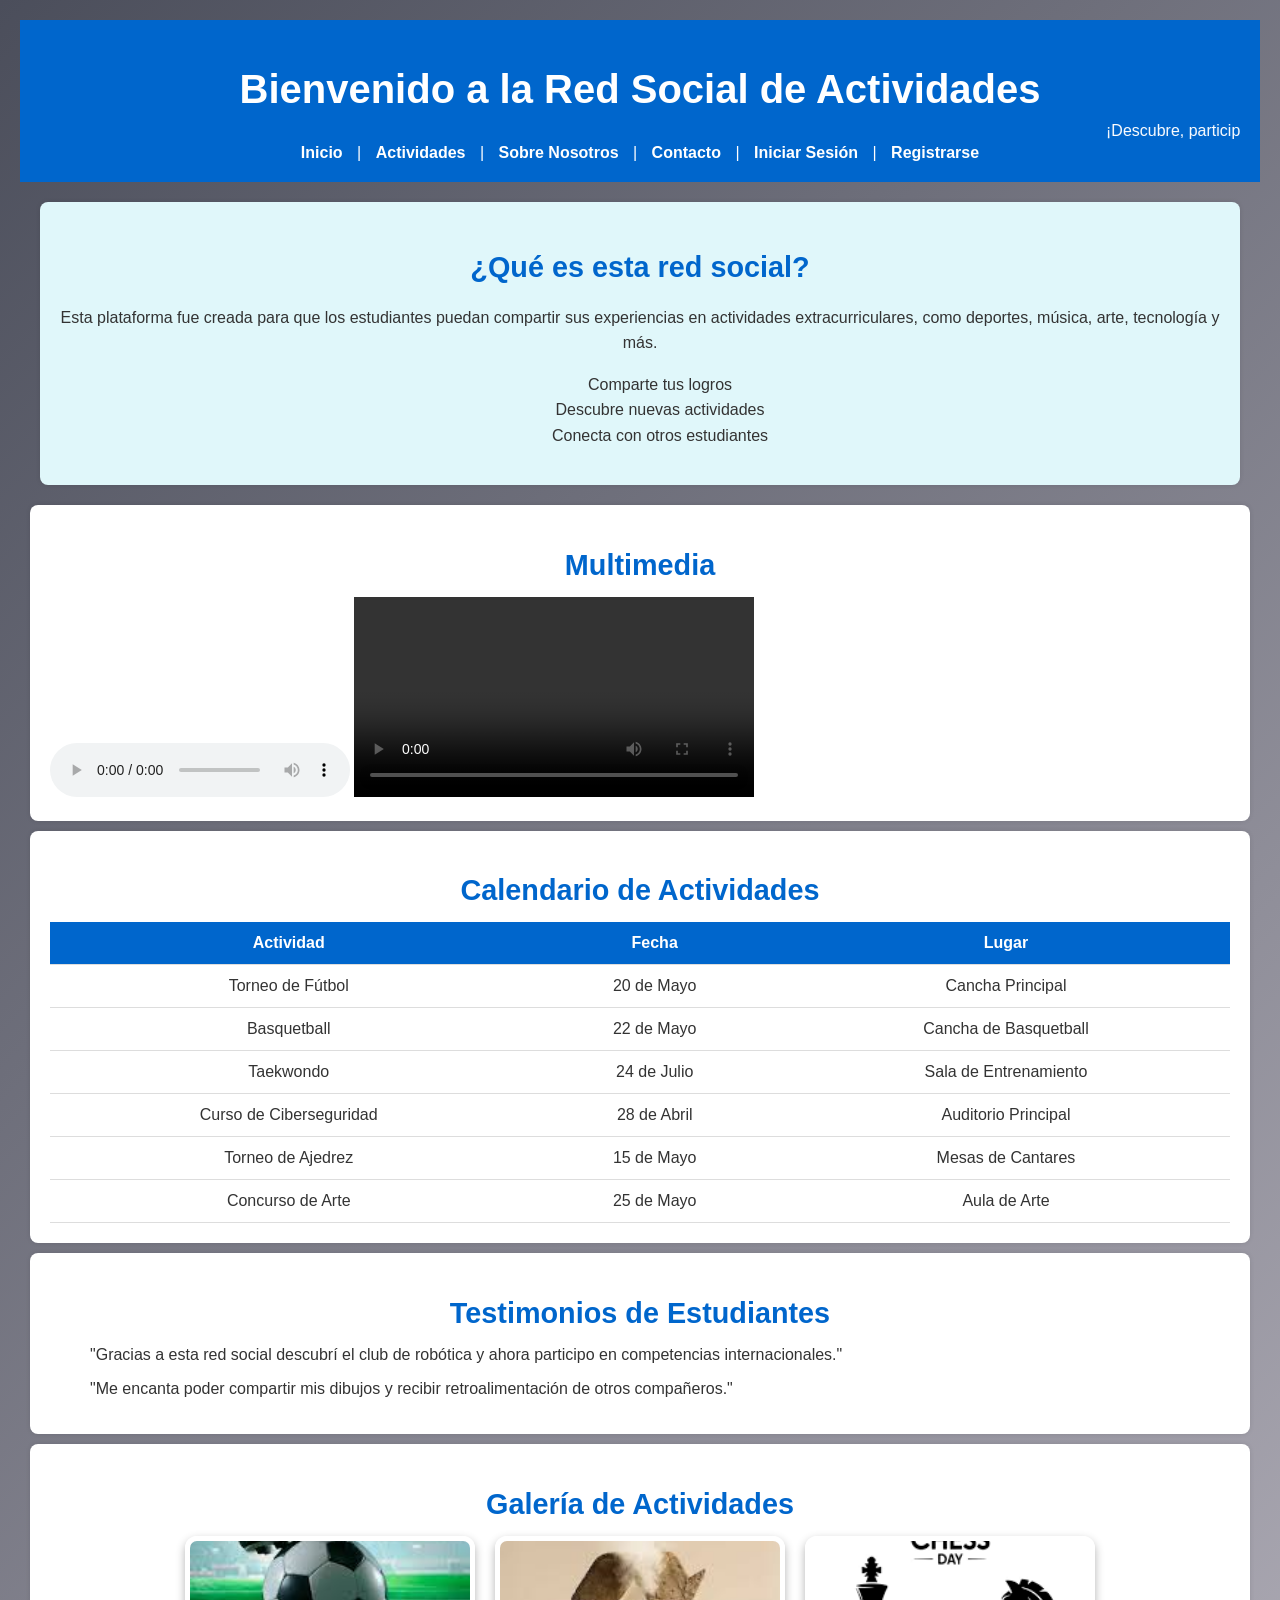
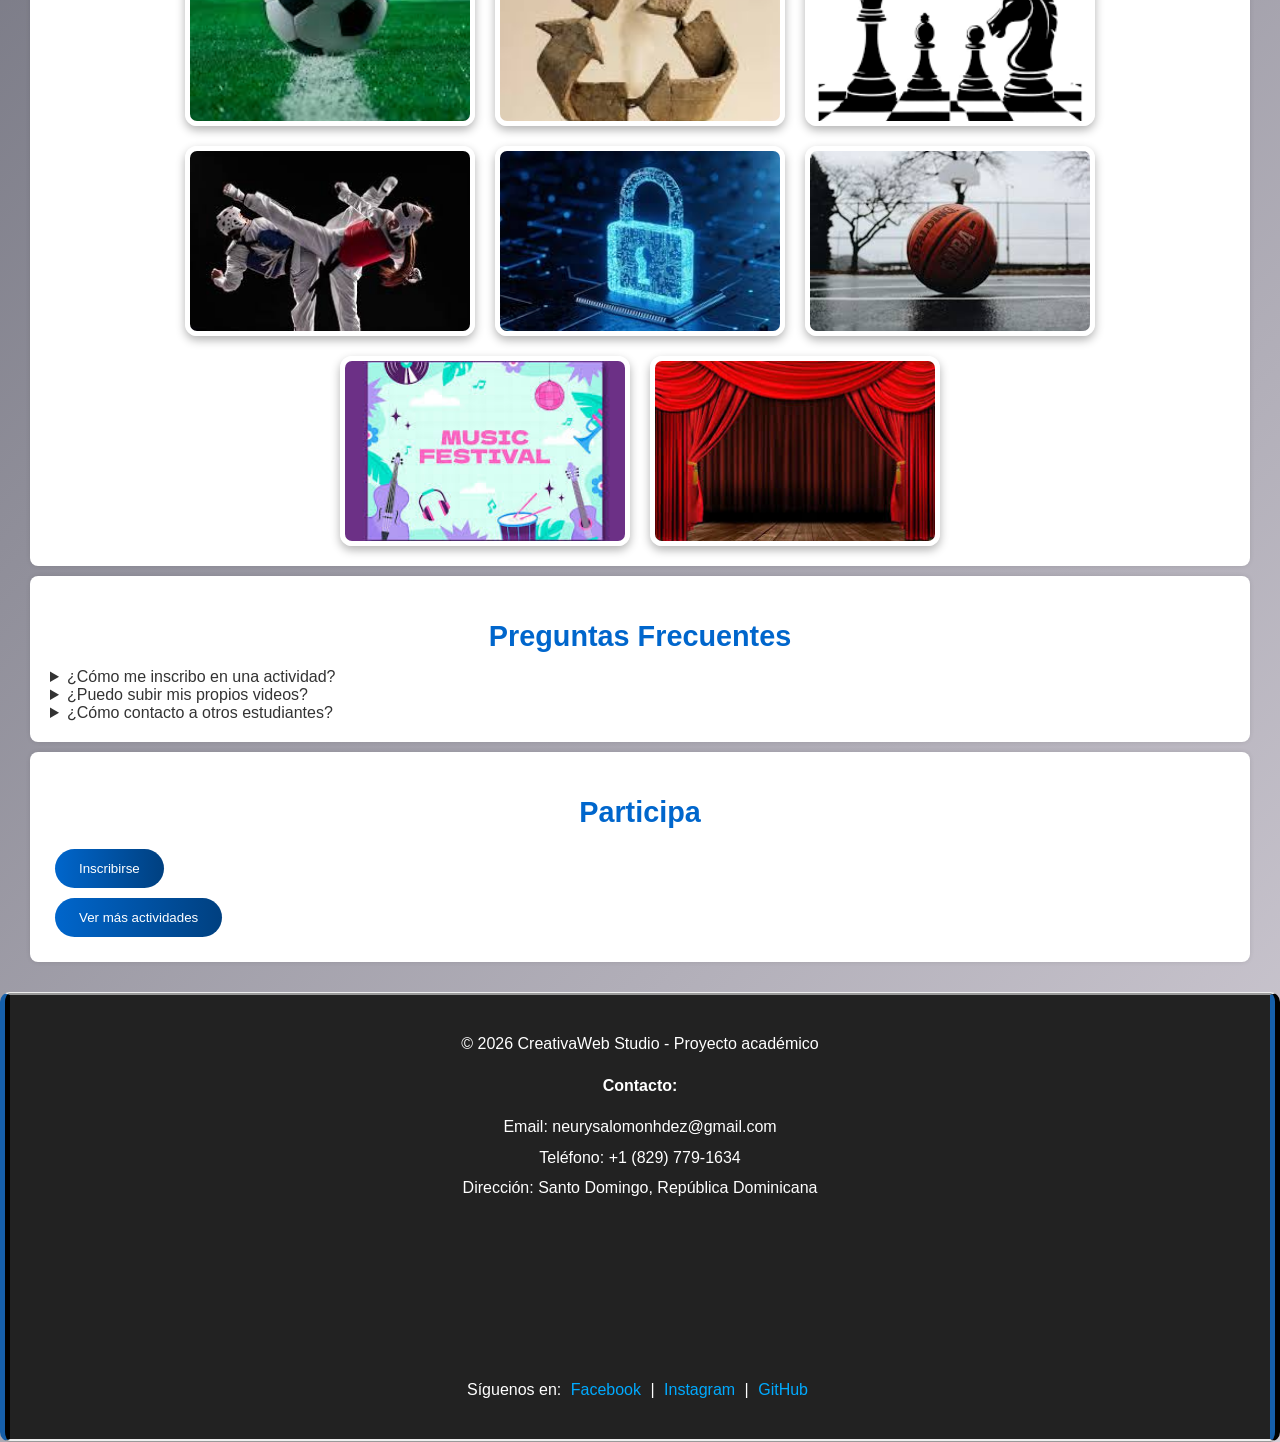
==== commit c9f31d49: "Update index.html" ====
--- a/index.html
+++ b/index.html
@@ -171,7 +171,7 @@
     </ul>
     <p>Síguenos en:
       <a href="https://facebook.com/creativaweb" target="_blank">Facebook</a> |
-      <a href="https://instagram.com/creativaweb" target="_blank">Instagram</a> |
+      <a href="https://www.instagram.com/vortexclub_2/" target="_blank">Instagram</a> |
       <a href="https://github.com/Salomon/mi-pagina-web" target="_blank">GitHub</a>
     </p>
   </div>
--- a/css/index.css
+++ b/css/index.css
@@ -3,7 +3,7 @@
   font-family: 'Verdana', sans-serif;
   margin: 0;
   padding: 0;
-  background: #f0f8ff;
+ background: linear-gradient(135deg, #4b4e5b 0%, #d4cfd8 100%);
   color: #333;
 }
 #bienvenida {
@@ -97,20 +97,7 @@
 }
 
 
-/* Botones */
-button {
-  background: #0066cc;
-  color: white;
-  border: none;
-  padding: 10px 20px;
-  margin: 5px;
-  border-radius: 5px;
-  cursor: pointer;
-}
 
-button:hover {
-  background: #004080;
-}
 
 /* Pie de página */
 footer {
@@ -158,10 +145,13 @@
   border: none;
   padding: 12px 24px;
   margin: 5px;
+
   border-radius: 25px;
   cursor: pointer;
   transition: transform 0.2s ease;
 }
+
+
 button:hover {
   transform: scale(1.05);
   background: linear-gradient(90deg, #3c5672, #073768);
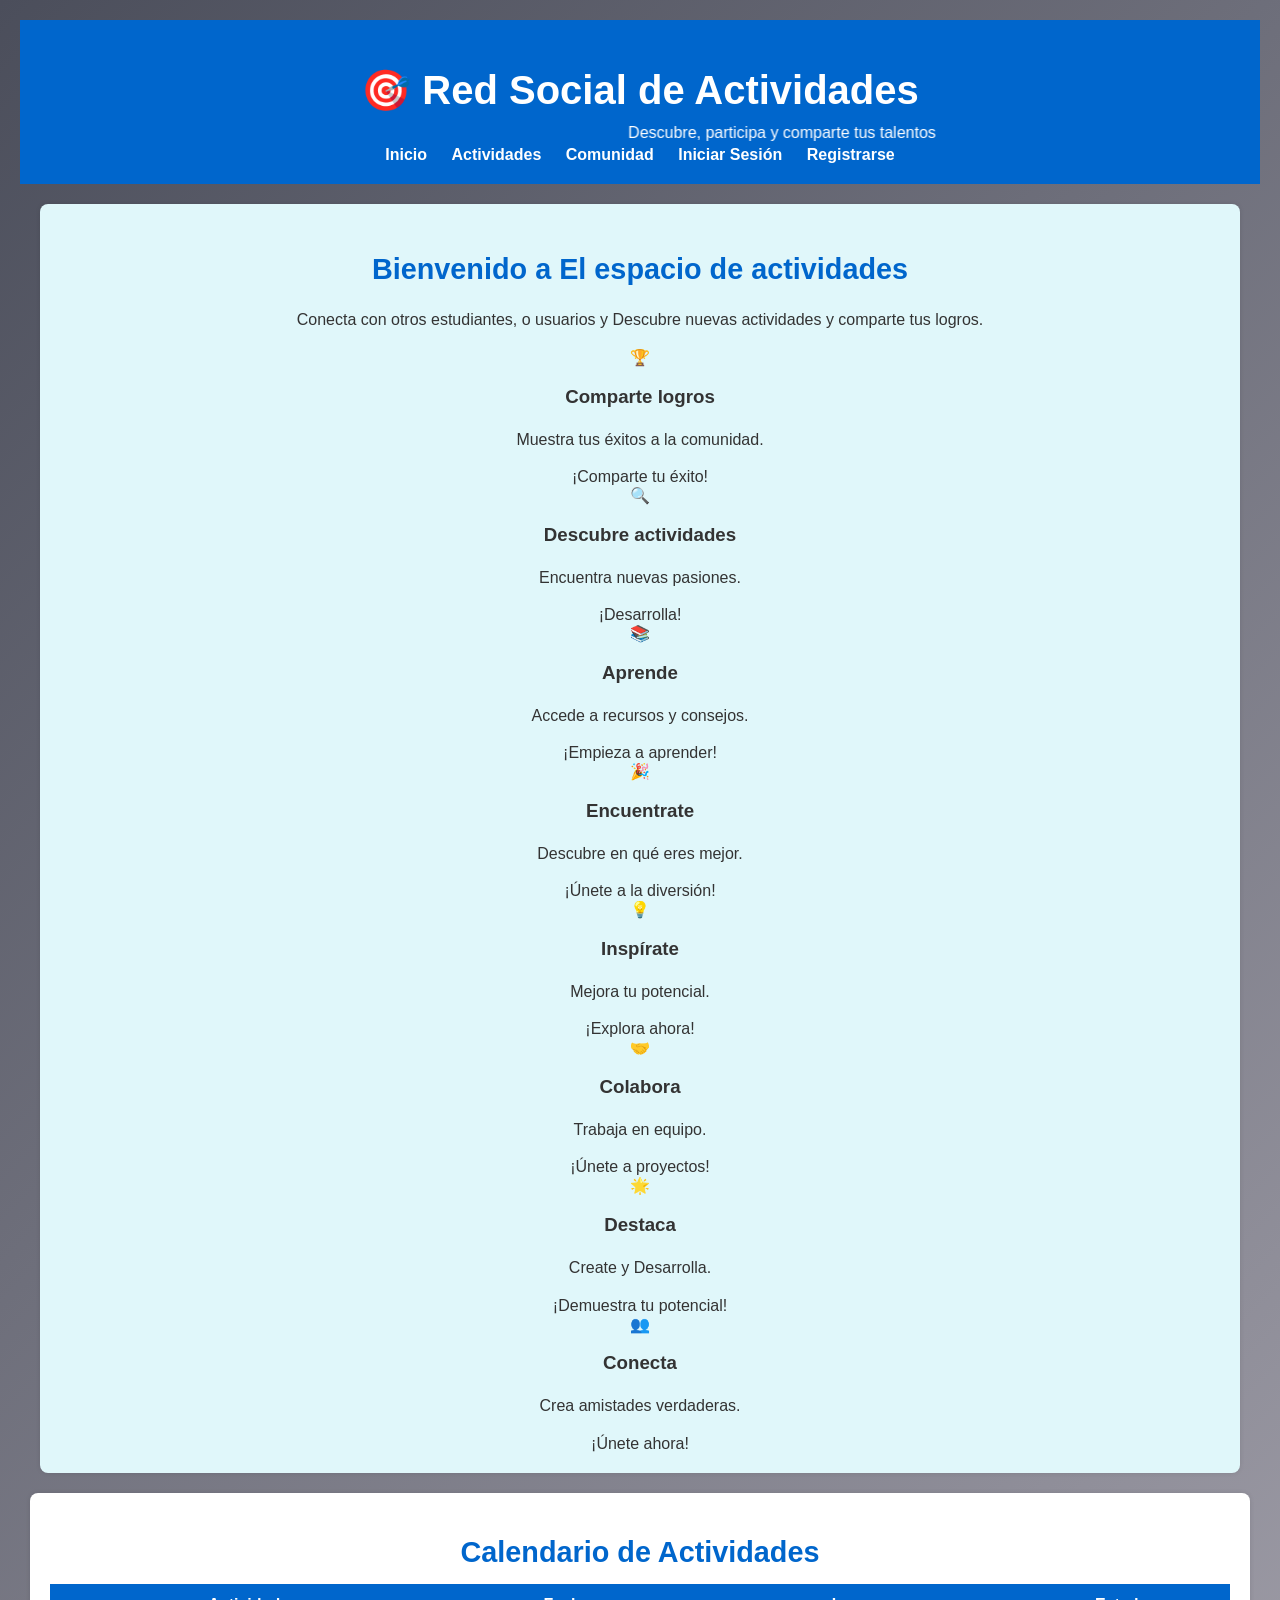
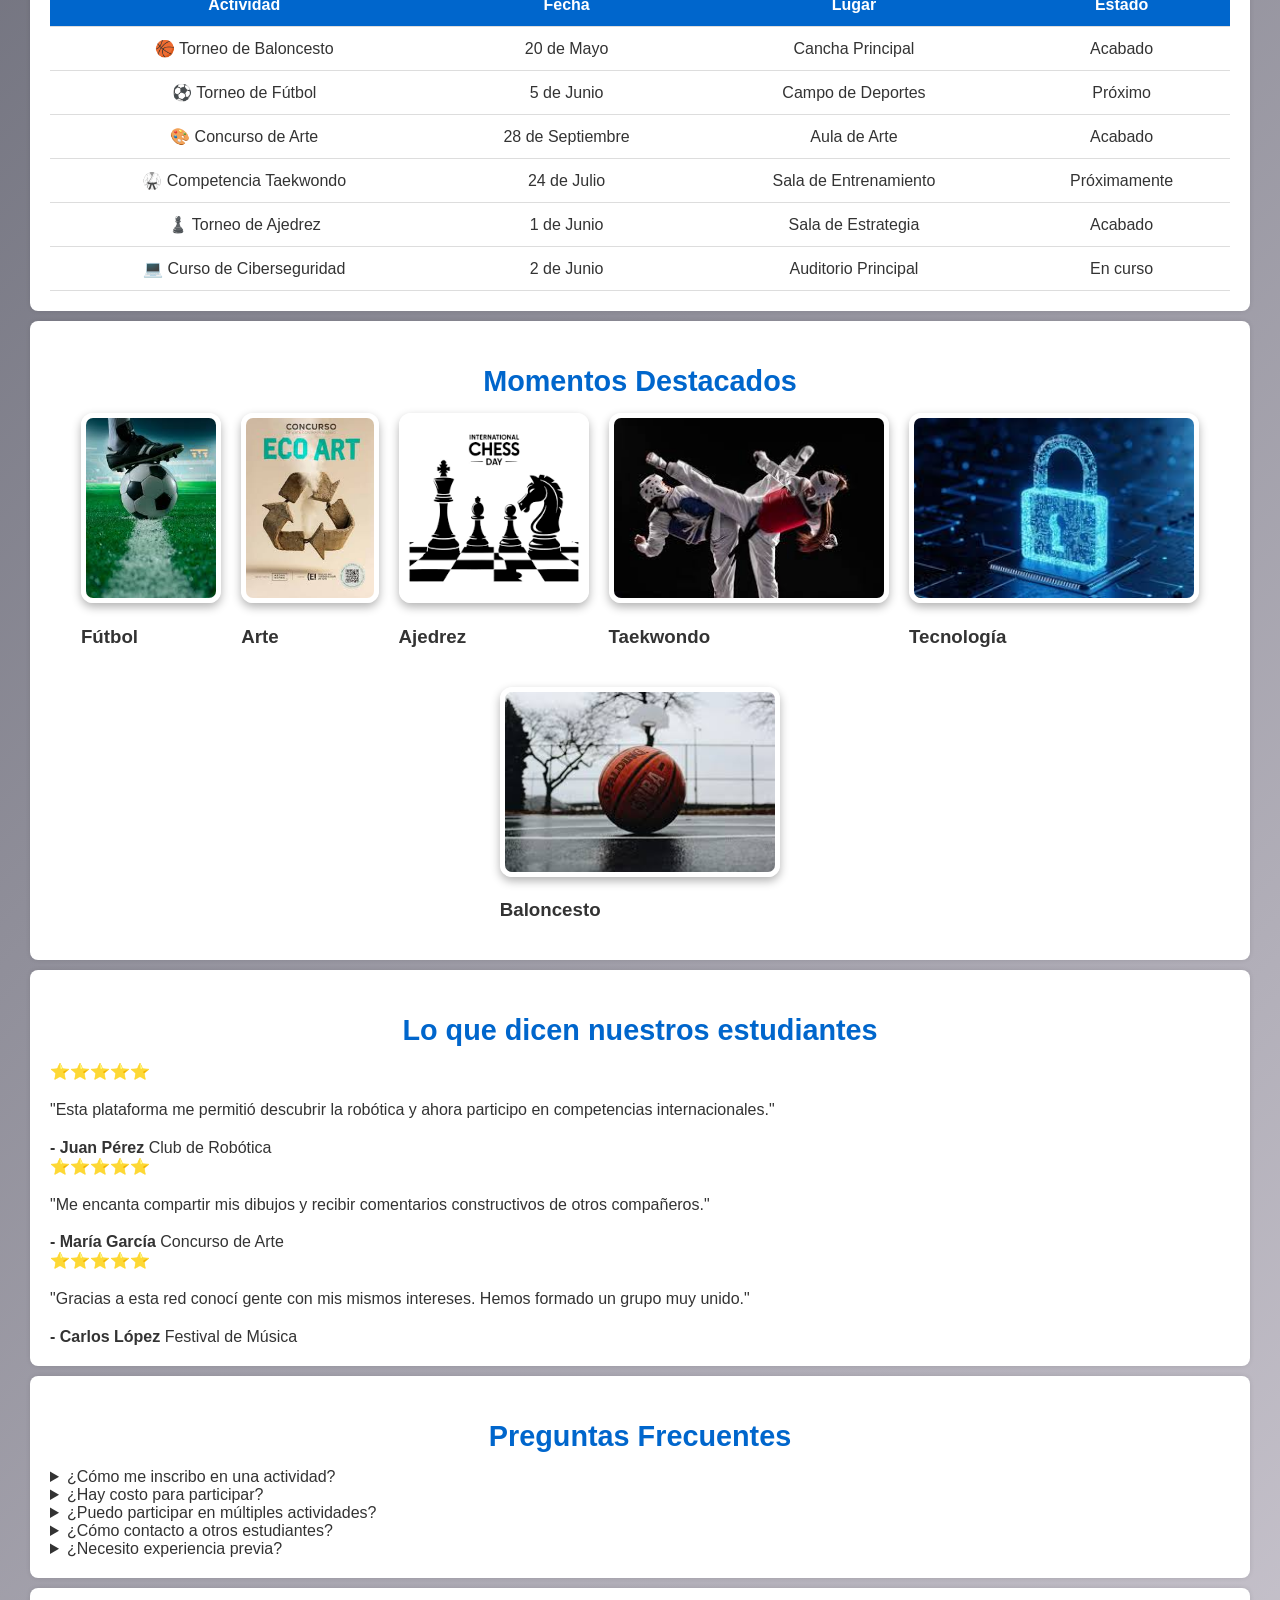
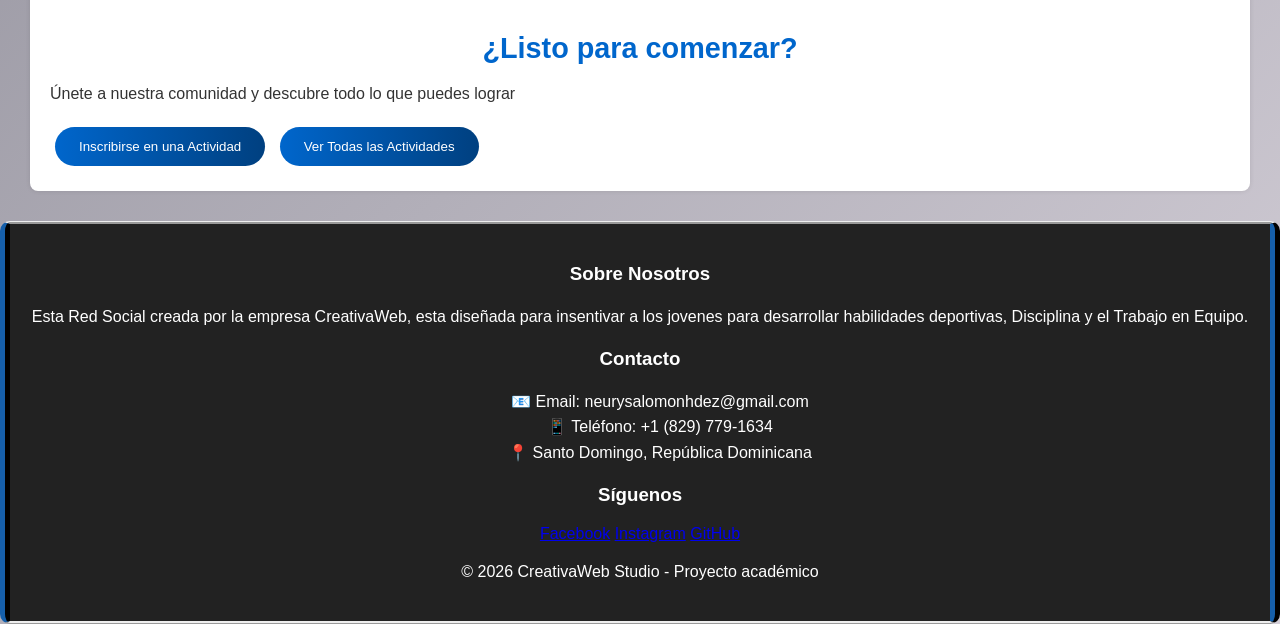
==== commit c745348f: "Add files via upload" ====
--- a/index.html
+++ b/index.html
@@ -1,182 +1,263 @@
-<!DOCTYPE html>
-<html lang="es">
-<head>
-  <!-- Configuración básica -->
-  <meta charset="UTF-8">
-  <meta name="viewport" content="width=device-width, initial-scale=1.0">
-  <title>Red Social Extracurricular</title>
-  <link rel="stylesheet" href="css/index.css">
-  <link rel="icon" type="image/png" href="favicon.png">
-</head>
-<body>
-  <div class="container">
-   
-    <header>
-      <h1>Bienvenido a la Red Social de Actividades</h1>
-      <marquee>¡Descubre, participa y comparte tus talentos!</marquee>
-      <nav>
-        <a href="index.html">Inicio</a> |
-        <a href="#tabla">Actividades</a> |
-        <a href="#footer-info">Sobre Nosotros</a> |
-        <a href="#footer-info">Contacto</a> |
-        <a href="login.html">Iniciar Sesión</a> |
-        <a href="registro.html">Registrarse</a>
-      </nav>
-    </header>
-
-    
-    <section id="bienvenida">
-      <h2>¿Qué es esta red social?</h2>
-      <p>
-        Esta plataforma fue creada para que los estudiantes puedan compartir sus experiencias en actividades extracurriculares,
-        como deportes, música, arte, tecnología y más.
-      </p>
-      <ul>
-        <li>Comparte tus logros</li>
-        <li>Descubre nuevas actividades</li>
-        <li>Conecta con otros estudiantes</li>
-      </ul>
-    </section>
-
-    
-    <section id="multimedia">
-      <h2>Multimedia</h2>
-      <div class="media-grid">
-        <audio controls>
-          <source src="audio/presentacion.mp3" type="audio/mpeg">
-        </audio>
-        <video controls width="400">
-          <source src="video/demo.mp4" type="video/mp4">
-        </video>
-      </div>
-    </section>
-
-   
-    <section id="tabla">
-      <h2>Calendario de Actividades</h2>
-      <table>
-        <tr>
-          <th>Actividad</th>
-          <th>Fecha</th>
-          <th>Lugar</th>
-        </tr>
-        <tr>
-          <td>Torneo de Fútbol</td>
-          <td>20 de Mayo</td>
-          <td>Cancha Principal</td>
-        </tr>
-        <tr>
-            <td>Basquetball</td>
-            <td>22 de Mayo</td>
-            <td>Cancha de Basquetball</td>
-
-        </tr>
-        <tr>
-            <td>Taekwondo</td>
-            <td>24 de Julio</td>
-            <td>Sala de Entrenamiento</td>
-
-        </tr>
-           <tr>
-            <td>Curso de Ciberseguridad</td>
-            <td>28 de Abril</td>
-            <td>Auditorio Principal</td>
-
-        </tr>
-        <tr>
-            <td>Torneo de Ajedrez</td>
-            <td>15 de Mayo</td>
-            <td>Mesas de Cantares</td>
-        </tr>
-        <tr>
-          <td>Concurso de Arte</td>
-          <td>25 de Mayo</td>
-          <td>Aula de Arte</td>
-        </tr>
-       
-      </table>
-    </section>
-
-  
-    <section id="testimonios">
-      <h2>Testimonios de Estudiantes</h2>
-      <blockquote>
-        "Gracias a esta red social descubrí el club de robótica y ahora participo en competencias internacionales."
-      </blockquote>
-      <blockquote>
-        "Me encanta poder compartir mis dibujos y recibir retroalimentación de otros compañeros."
-      </blockquote>
-    </section>
-
-   
-    <section id="galeria">
-  <h2>Galería de Actividades</h2>
-  <div class="gallery">
-    <img src="img/futbol.jpg" alt="Torneo de fútbol">
-    <img src="img/arte.jpg" alt="Concurso de arte"> 
-    <img src="img/ajedrez.png" alt="Torneo de ajedrez">
-    <img src="img/taekwondo.jpg" alt="Competencia de taekwondo">
-    <img src="img/ciberseguridad.jpg" alt="Curso de ciberseguridad">
-    <img src="img/basquetball.jpg" alt="Torneo de basquetball">
-  
-    <img src="img/festival.jpg" alt="Festival de música">
-    <img src="img/teatro.jpg" alt="Obra de teatro">
-  </div>
-</section>
-
-
-  
-    <section id="faq">
-      <h2>Preguntas Frecuentes</h2>
-      <details>
-        <summary>¿Cómo me inscribo en una actividad?</summary>
-        <p>Solo debes dar clic en el botón "Inscribirse" y llenar el formulario.</p>
-      </details>
-      <details>
-        <summary>¿Puedo subir mis propios videos?</summary>
-        <p>Sí, cada usuario puede compartir contenido multimedia en su perfil.</p>
-      </details>
-      <details>
-        <summary>¿Cómo contacto a otros estudiantes?</summary>
-        <p>Puedes unirte a los grupos de interés.</p>
-      </details>
-    </section>
-
-  
-    <section id="botones">
-      <h2>Participa</h2>
-      <button id="btnInscribirse">Inscribirse</button> <br>
-      <button id="btnVerMas">Ver más actividades</button>
-    </section>
-   
-
-
-  </div>
-<script src="https://utteranc.es/client.js"
-        repo="Neuryhdez45/actividades-extracurriculares.github.io"
-        issue-term="pathname"
-        theme="github-light"
-        crossorigin="anonymous"
-        async>
-</script>
-   <footer>
-  <div class="footer-info" id="footer-info">
-    <p>&copy; 2026 CreativaWeb Studio - Proyecto académico</p>
-    <p><strong>Contacto:</strong></p>
-    <ul>
-      <li>Email: neurysalomonhdez@gmail.com</li>
-      <li>Teléfono: +1 (829) 779-1634</li>
-      <li>Dirección: Santo Domingo, República Dominicana</li>
-      <iframe src="https://www.google.com/maps/embed?pb=!1m18!1m12!1m3!1d71175.22036277277!2d-69.84022908594423!3d18.510798863886674!2m3!1f0!2f0!3f0!3m2!1i1024!2i768!4f13.1!3m3!1m2!1s0x8eaf86f1f07bf257%3A0x79a94f00155fb584!2sSanto%20Domingo%20Este!5e1!3m2!1ses!2sdo!4v1778986762547!5m2!1ses!2sdo" width="150" height="150" style="border:0;" allowfullscreen="" loading="lazy" referrerpolicy="no-referrer-when-downgrade"></iframe>
-    </ul>
-    <p>Síguenos en:
-      <a href="https://facebook.com/creativaweb" target="_blank">Facebook</a> |
-      <a href="https://www.instagram.com/vortexclub_2/" target="_blank">Instagram</a> |
-      <a href="https://github.com/Salomon/mi-pagina-web" target="_blank">GitHub</a>
-    </p>
-  </div>
-</footer>
- 
-  <script src="js/index.js"></script>
-</body>
-</html>
+<!DOCTYPE html>
+<html lang="es">
+<head>
+  <meta charset="UTF-8">
+  <meta name="author" content="Axel Peréz">
+  <meta name="copyright" content="Axel P.">
+  <meta name="viewport" content="width=device-width, initial-scale=1.0">
+  <title>Red Social Extracurricular - Actividades para Estudiantes</title>
+  <link rel="stylesheet" href="css/index.css">
+  <link rel="icon" type="image/png" href="favicon.png">
+</head>
+<body>
+  <div class="container">
+    <header class="header">
+      <div class="header-content">
+        <h1>🎯 Red Social de Actividades</h1>
+       <marquee>Descubre, participa y comparte tus talentos</marquee>
+      </div>
+      <nav class="nav">
+        <a href="index.html" class="nav-link active">Inicio</a>
+        <a href="#actividades" class="nav-link">Actividades</a>
+        <a href="#testimonios" class="nav-link">Comunidad</a>
+        <a href="login.html" class="nav-link">Iniciar Sesión</a>
+        <a href="registro.html" class="nav-link btn-registro">Registrarse</a>
+      </nav>
+    </header>
+
+    
+    <section id="bienvenida" class="welcome-section">
+      <h2>Bienvenido a El espacio de actividades</h2>
+      <p>Conecta con otros estudiantes, o usuarios y Descubre nuevas actividades y comparte tus logros.</p>
+      <div class="benefits">
+        <div class="benefit-card">
+          <span class="icon">🏆</span>
+          <h3>Comparte logros</h3>
+          <p>Muestra tus éxitos a la comunidad.</p>
+          <div class="badge">¡Comparte tu éxito!</div>
+        </div>
+        <div class="benefit-card">
+          <span class="icon">🔍</span>
+          <h3>Descubre actividades</h3>
+          <p>Encuentra nuevas pasiones.</p>
+          <div class="badge">¡Desarrolla!</div>
+        </div>
+        <div class="benefit-card">
+          <span class="icon">📚</span>
+          <h3>Aprende</h3>
+          <p>Accede a recursos y consejos.</p>
+          <div class="badge">¡Empieza a aprender!</div>
+        </div>
+        <div class="benefit-card">
+          <span class="icon">🎉</span>
+          <h3>Encuentrate</h3>
+          <p>Descubre en qué eres mejor.</p>
+          <div class="badge">¡Únete a la diversión!</div>
+        </div>
+        <div class="benefit-card">
+          <span class="icon">💡</span>
+          <h3>Inspírate</h3>
+          <p>Mejora tu potencial.</p>
+        <div class="badge">¡Explora ahora!</div>
+        </div>
+        <div class="benefit-card">
+          <span class="icon">🤝</span>
+          <h3>Colabora</h3>
+          <p>Trabaja en equipo.</p>
+          <div class="badge">¡Únete a proyectos!</div>
+        </div>
+        <div class="benefit-card">
+          <span class="icon">🌟</span>
+          <h3>Destaca</h3>
+          <p>Create y Desarrolla.</p>
+          <div class="badge">¡Demuestra tu potencial!</div>
+        </div>
+        <div class="benefit-card">
+          <span class="icon">👥</span>
+          <h3>Conecta</h3>
+          <p>Crea amistades verdaderas.</p>
+          <div class="badge">¡Únete ahora!</div>
+        </div>
+      </div>
+    </section>
+
+    <section id="actividades" class="activities-section">
+      <h2>Calendario de Actividades</h2>
+      <div class="table-responsive">
+        <table class="activities-table">
+          <thead>
+            <tr>
+              <th>Actividad</th>
+              <th>Fecha</th>
+              <th>Lugar</th>
+              <th>Estado</th>
+            </tr>
+          </thead>
+          <tbody>
+            <tr>
+              <td>🏀 Torneo de Baloncesto</td>
+              <td>20 de Mayo</td>
+              <td>Cancha Principal</td>
+              <td><span class="badge completed">Acabado</span></td>
+            </tr>
+            <tr>
+              <td>⚽ Torneo de Fútbol</td>
+              <td>5 de Junio</td>
+              <td>Campo de Deportes</td>
+              <td><span class="badge active">Próximo</span></td>
+            </tr>
+            <tr>
+              <td>🎨 Concurso de Arte</td>
+              <td>28 de Septiembre</td>
+              <td>Aula de Arte</td>
+              <td><span class="badge completed">Acabado</span></td>
+            </tr>
+            <tr>
+              <td>🥋 Competencia Taekwondo</td>
+              <td>24 de Julio</td>
+              <td>Sala de Entrenamiento</td>
+              <td><span class="badge">Próximamente</span></td>
+            </tr>
+            <tr>
+              <td>♟️ Torneo de Ajedrez</td>
+              <td>1 de Junio</td>
+              <td>Sala de Estrategia</td>
+              <td><span class="badge completed">Acabado</span></td>
+            </tr>
+            <tr>
+              <td>💻 Curso de Ciberseguridad</td>
+              <td>2 de Junio</td>
+              <td>Auditorio Principal</td>
+              <td><span class="badge completed">En curso</span></td>
+            </tr>
+          </tbody>
+        </table>
+      </div>
+    </section>
+
+    
+    <section id="galeria" class="gallery-section">
+      <h2>Momentos Destacados</h2>
+      <div class="gallery">
+        <div class="gallery-item">
+          <img src="img/futbol.jpg" alt="Torneo de fútbol">
+          <h3>Fútbol</h3>
+        </div>
+        <div class="gallery-item">
+          <img src="img/arte.jpg" alt="Concurso de arte">
+          <h3>Arte</h3>
+        </div>
+        <div class="gallery-item">
+          <img src="img/ajedrez.png" alt="Torneo de ajedrez">
+          <h3>Ajedrez</h3>
+        </div>
+        <div class="gallery-item">
+          <img src="img/taekwondo.jpg" alt="Taekwondo">
+          <h3>Taekwondo</h3>
+        </div>
+        <div class="gallery-item">
+          <img src="img/ciberseguridad.jpg" alt="Ciberseguridad">
+          <h3>Tecnología</h3>
+        </div>
+        <div class="gallery-item">
+          <img src="img/basquetball.jpg" alt="Baloncesto">
+          <h3>Baloncesto</h3>
+        </div>
+      </div>
+    </section>
+
+    <!-- TESTIMONIOS -->
+    <section id="testimonios" class="testimonials-section">
+      <h2>Lo que dicen nuestros estudiantes</h2>
+      <div class="testimonials-grid">
+        <div class="testimonial-card">
+          <div class="stars">⭐⭐⭐⭐⭐</div>
+          <p>"Esta plataforma me permitió descubrir la robótica y ahora participo en competencias internacionales."</p>
+          <strong>- Juan Pérez</strong>
+          <span class="role">Club de Robótica</span>
+        </div>
+        <div class="testimonial-card">
+          <div class="stars">⭐⭐⭐⭐⭐</div>
+          <p>"Me encanta compartir mis dibujos y recibir comentarios constructivos de otros compañeros."</p>
+          <strong>- María García</strong>
+          <span class="role">Concurso de Arte</span>
+        </div>
+        <div class="testimonial-card">
+          <div class="stars">⭐⭐⭐⭐⭐</div>
+          <p>"Gracias a esta red conocí gente con mis mismos intereses. Hemos formado un grupo muy unido."</p>
+          <strong>- Carlos López</strong>
+          <span class="role">Festival de Música</span>
+        </div>
+      </div>
+    </section>
+
+    <!-- PREGUNTAS FRECUENTES -->
+    <section id="faq" class="faq-section">
+      <h2>Preguntas Frecuentes</h2>
+      <div class="faq-container">
+        <details class="faq-item">
+          <summary>¿Cómo me inscribo en una actividad?</summary>
+          <p>Solo debes dar clic en el botón "Inscribirse", rellenar el formulario con tus datos y seleccionar la actividad que deseas. ¡Así de fácil!</p>
+        </details>
+        <details class="faq-item">
+          <summary>¿Hay costo para participar?</summary>
+          <p>No, todas las actividades son completamente gratuitas para estudiantes. Solo necesitas registrarte en la plataforma.</p>
+        </details>
+        <details class="faq-item">
+          <summary>¿Puedo participar en múltiples actividades?</summary>
+          <p>¡Claro! Puedes inscribirte en todas las actividades que desees según tu disponibilidad de tiempo.</p>
+        </details>
+        <details class="faq-item">
+          <summary>¿Cómo contacto a otros estudiantes?</summary>
+          <p>Puedes unirte a los grupos de interés en tu perfil y conectar con otros participantes de la comunidad.</p>
+        </details>
+        <details class="faq-item">
+          <summary>¿Necesito experiencia previa?</summary>
+          <p>No necesitas experiencia. Hay actividades para todos los niveles, desde principiantes hasta avanzados.</p>
+        </details>
+      </div>
+    </section>
+
+    <!-- LLAMADA A ACCIÓN -->
+    <section class="cta-section">
+      <h2>¿Listo para comenzar?</h2>
+      <p>Únete a nuestra comunidad y descubre todo lo que puedes lograr</p>
+      <div class="cta-buttons">
+        <button class="btn-primary" id="btnInscribirse">Inscribirse en una Actividad</button>
+        <button class="btn-secondary" id="btnVerMas">Ver Todas las Actividades</button>
+      </div>
+    </section>
+  </div>
+
+  <!-- FOOTER -->
+  <footer class="footer">
+    <div class="footer-content">
+      <div class="footer-section">
+        <h3>Sobre Nosotros</h3>
+        <p>Esta Red Social creada por la empresa CreativaWeb, esta diseñada para insentivar a los jovenes para desarrollar habilidades deportivas, Disciplina y el Trabajo en Equipo.</p>
+      </div>
+      <div class="footer-section">
+        <h3>Contacto</h3>
+        <ul>
+          <li>📧 Email: neurysalomonhdez@gmail.com</li>
+          <li>📱 Teléfono: +1 (829) 779-1634</li>
+          <li>📍 Santo Domingo, República Dominicana</li>
+        </ul>
+      </div>
+      <div class="footer-section">
+        <h3>Síguenos</h3>
+        <div class="social-links">
+          <a href="https://facebook.com" target="_blank">Facebook</a>
+          <a href="https://instagram.com" target="_blank">Instagram</a>
+          <a href="https://github.com" target="_blank">GitHub</a>
+        </div>
+      </div>
+    </div>
+    <div class="footer-bottom">
+      <p>&copy; 2026 CreativaWeb Studio - Proyecto académico</p>
+    </div>
+  </footer>
+
+  <script src="js/index.js"></script>
+</body>
+</html>
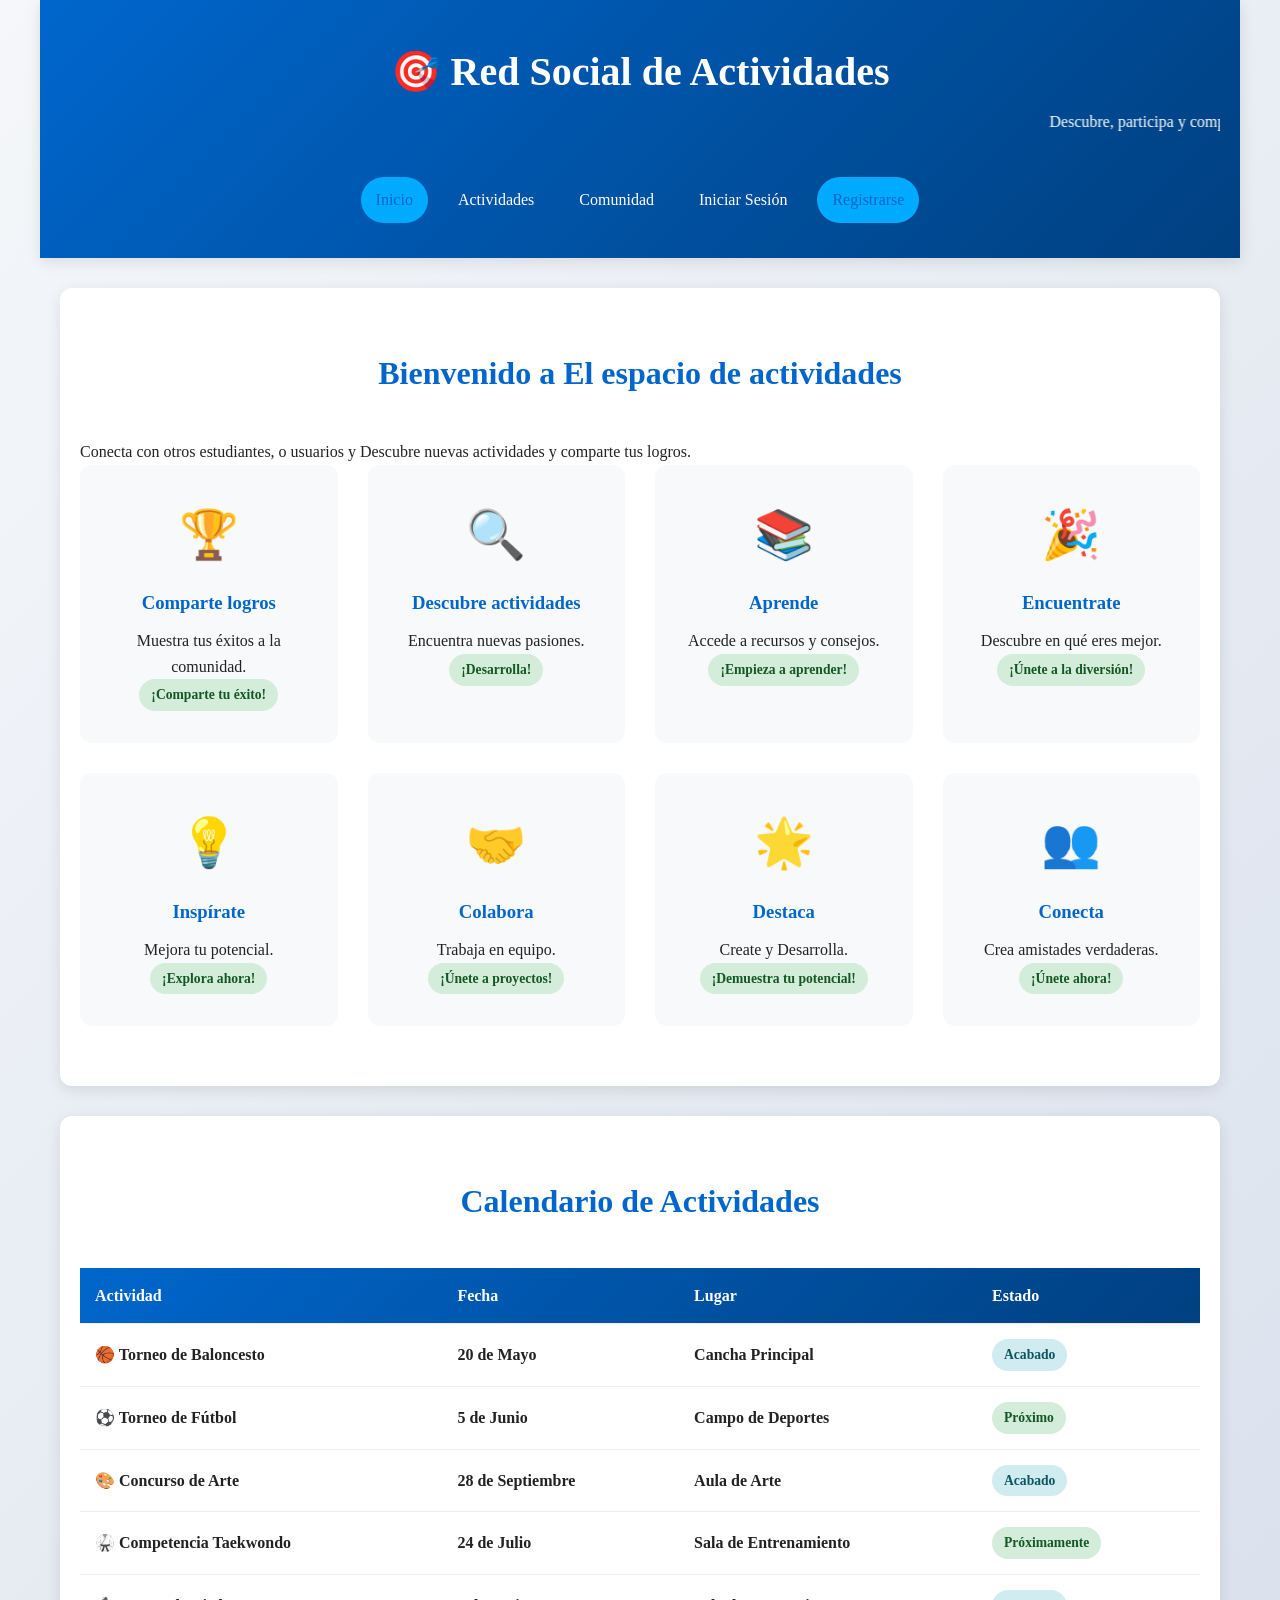
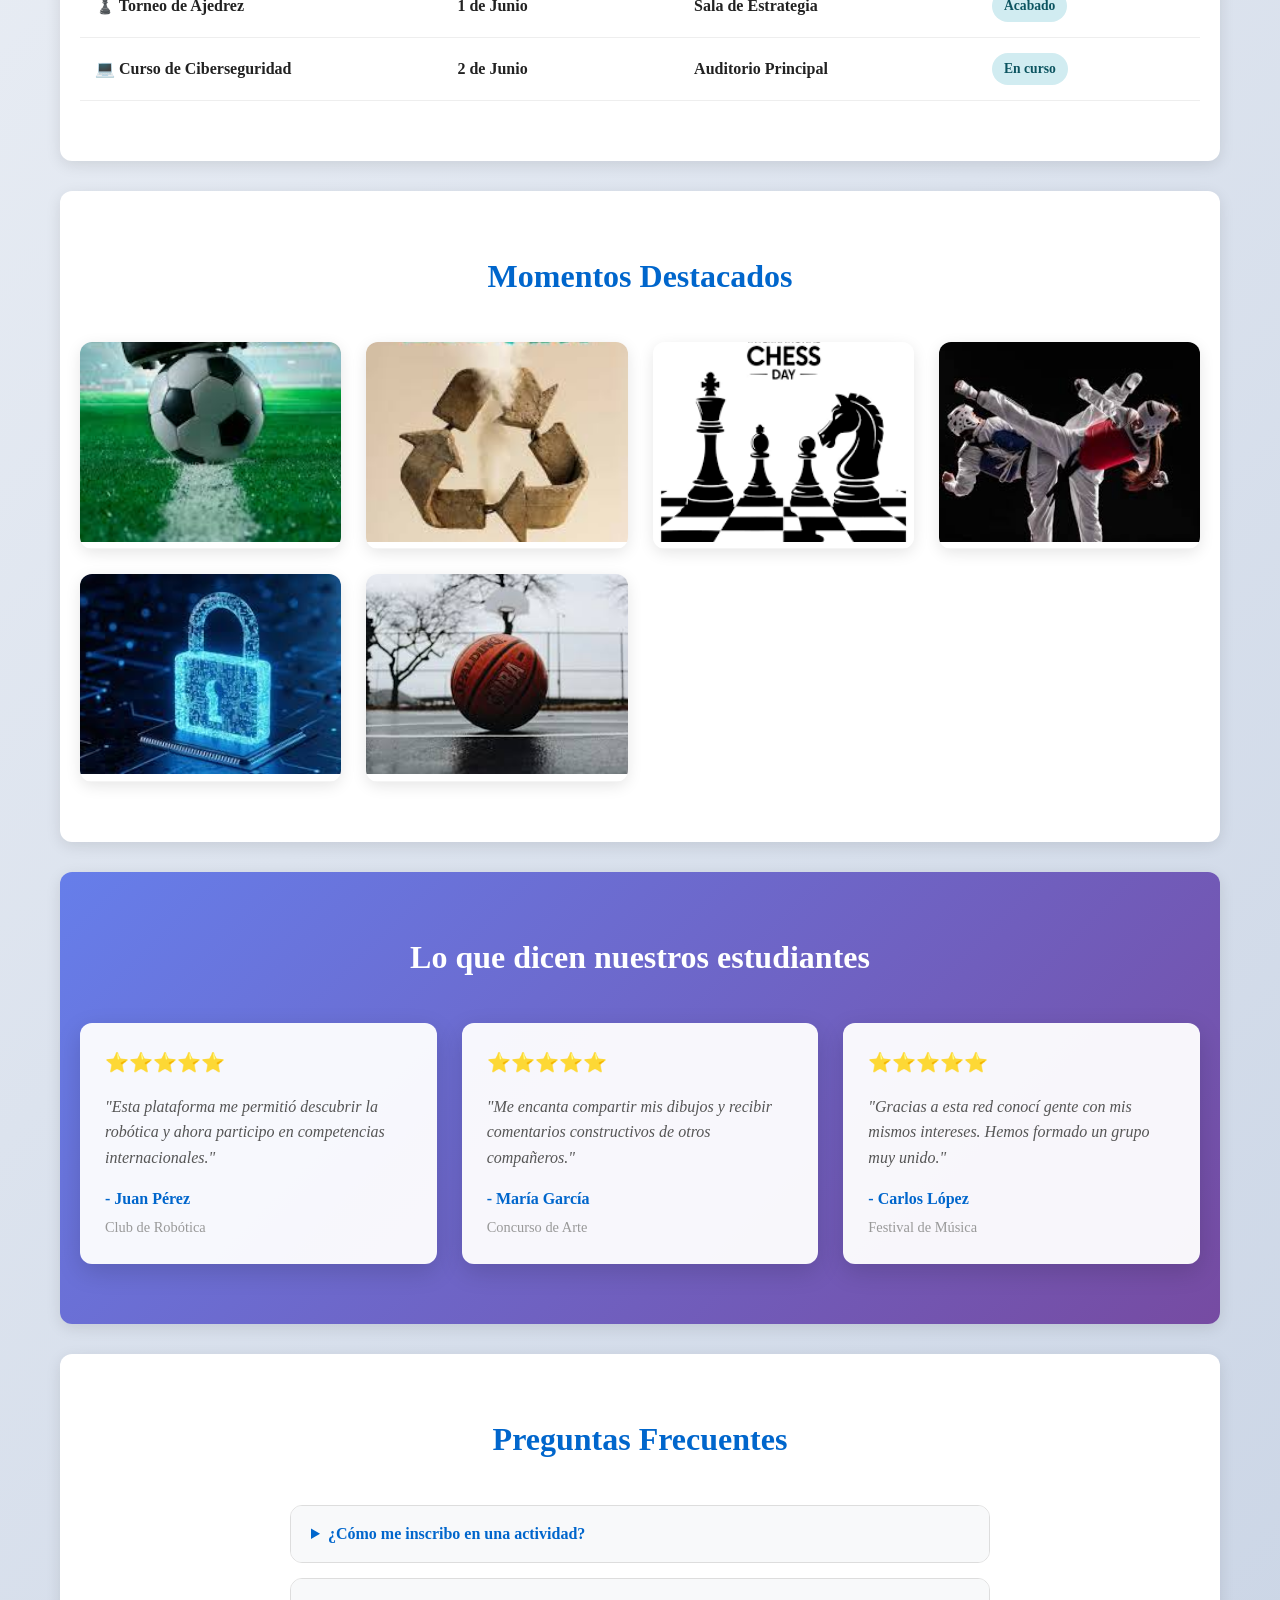
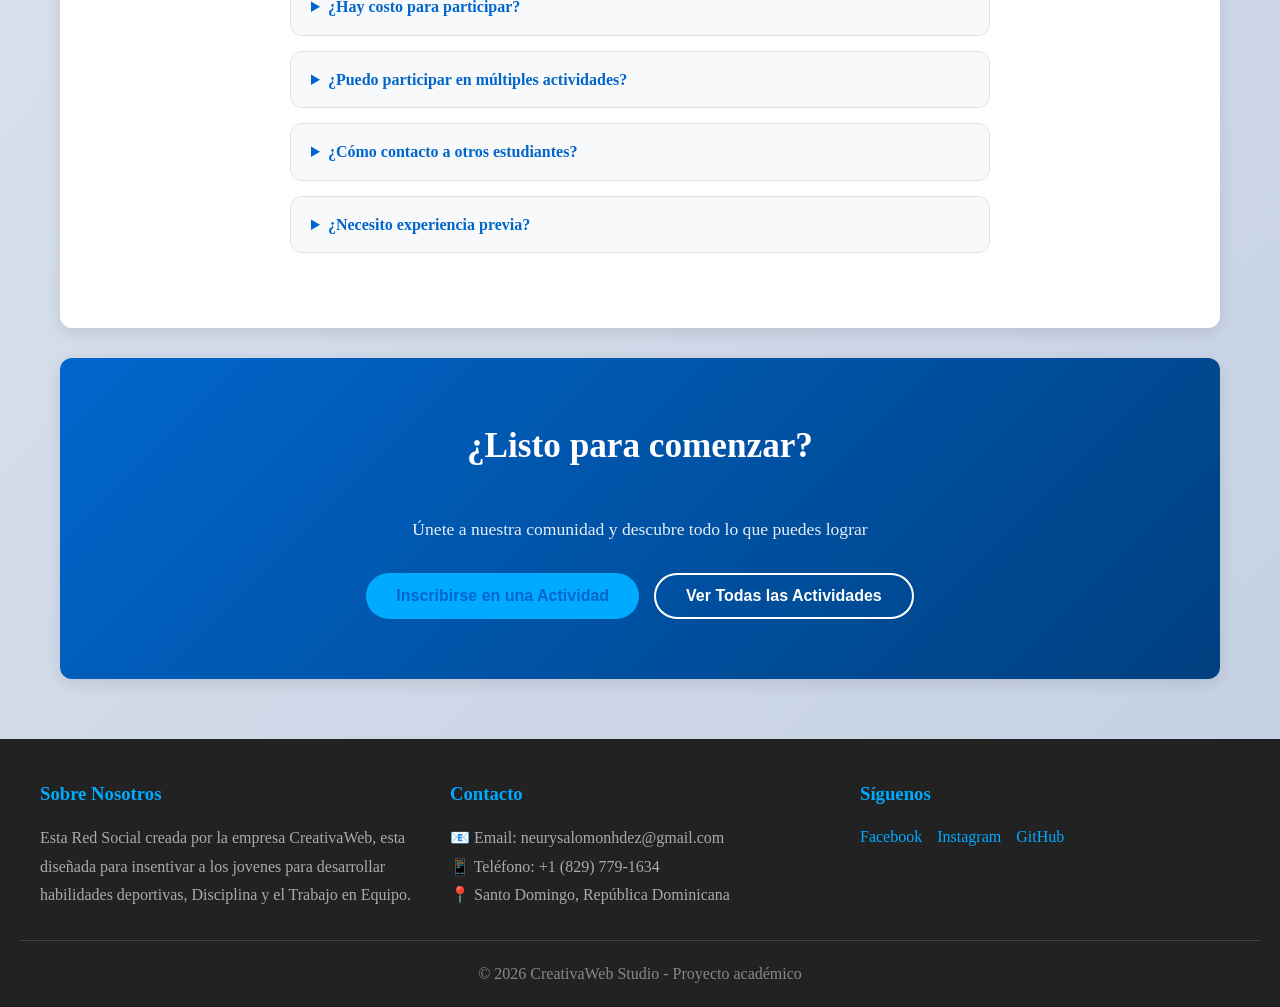
==== commit 8764412b: "dashboard Actualice el dashboard y quite comentarios y mas cosas" ====
--- a/index.html
+++ b/index.html
@@ -10,6 +10,7 @@
   <link rel="icon" type="image/png" href="favicon.png">
 </head>
 <body>
+  
   <div class="container">
     <header class="header">
       <div class="header-content">
--- a/css/index.css
+++ b/css/index.css
@@ -1,193 +1,498 @@
-/* Estilos generales */
-body {
-  font-family: 'Verdana', sans-serif;
-  margin: 0;
-  padding: 0;
- background: linear-gradient(135deg, #4b4e5b 0%, #d4cfd8 100%);
-  color: #333;
-}
-#bienvenida {
-  
-  background: #e0f7fa;
-  padding: 20px;
-  border-left: 20px ;
-  border-right: 20px ;
-  border-radius: 8px;
-  margin: 20px;
-  
-  text-align: center;
-}
-ul {
-  list-style-type: none;
-
-}
-#bienvenida h2 {
-  background: #e0f7fa;
-  padding: 5px;
-  text-align: center;
- 
-}
-
-header {
-  background: #0066cc;
-  color: white;
-  padding: 20px;
-  text-align: center;
-}
-
-nav a {
-  color: white;
-  margin: 0 10px;
-  text-decoration: none;
-  font-weight: bold;
-}
-
-nav a:hover {
-  text-decoration: underline;
-}
-
-/* Secciones */
-section {
-  padding: 20px;
-  margin: 10px;
-  background: #fff;
-  border-radius: 8px;
-  box-shadow: 0 0 5px rgba(0,0,0,0.1);
-}
-
-/* Tablas */
-table {
-  width: 100%;
-  border-collapse: collapse;
-}
-
-th {
-  background: #0066cc;
-  color: white;
-  padding: 10px;
-}
-
-td {
-  padding: 10px;
-  text-align: center;
-}
-
-.gallery {
-  display: flex;
-  flex-wrap: wrap; /* permite que las imágenes bajen a otra fila */
-  gap: 20px;
-  justify-content: center;
-}
-
-.gallery img {
-  flex: 1 1 calc(50% - 20px); /* cada imagen ocupa 50% del ancho menos el gap */
-  max-width: 280px;
-  height: 180px;
-  object-fit: cover;
-  border-radius: 12px;
-  box-shadow: 0 4px 10px rgba(0,0,0,0.3);
-  transition: transform 0.4s ease, box-shadow 0.4s ease;
-  border: 5px solid #fff;
-}
-
-.gallery img:hover {
-  transform: scale(1.08) rotate(-2deg);
-  box-shadow: 0 8px 20px rgba(0,0,0,0.5);
-  border-color: #0066cc;
-}
-
-
-
-
-/* Pie de página */
-footer {
-  background: #222;
-  color: #fff;
-  text-align: center;
-  padding: 10px;
-}
-.container {
-  max-width: fit-content;
-  margin: 0 auto;
-  padding: 20px;
-}
-table {
-  width: 100%;
-  border-collapse: collapse;
-}
-th, td {
-  padding: 12px;
-  border-bottom: 1px solid #ddd;
-}
-th {
-  background: #0066cc;
-  color: white;
-}
-tr:hover {
-  background: #f9f9f9;
-}
-h1 {
-  font-size: 2.5rem;
-  margin-bottom: 10px;
-}
-h2 {
-  text-align: center;
-  font-size: 1.8rem;
-  margin-bottom: 15px;
-  color: #0066cc;
-}
-p, li {
-  line-height: 1.6;
-}
-button {
-  background: linear-gradient(90deg, #0066cc, #004080);
-  color: white;
-  border: none;
-  padding: 12px 24px;
-  margin: 5px;
-
-  border-radius: 25px;
-  cursor: pointer;
-  transition: transform 0.2s ease;
-}
-
-
-button:hover {
-  transform: scale(1.05);
-  background: linear-gradient(90deg, #3c5672, #073768);
-}
-footer {
-  border-radius: 10px;
-  border-left: 10px solid #0b3056;
-  border-right: 10px solid #0b3056;
-  border-style:ridge;
-  background: #222;
-  color: #fff;
-  text-align: center;
-  padding: 20px;
-  
-}
-
-.footer-info ul {
-  list-style: none;
-  padding: 0;
-  margin: 10px 0;
-}
-.footer-info iframe {
-  margin-top: 1px;
-  border: none;
-  border-radius: 8px;
-}
-.footer-info li {
-  margin: 5px 0;
-}
-
-.footer-info a {
-  color: #00aaff;
-  text-decoration: none;
-  margin: 0 5px;
-}
-
-.footer-info a:hover {
-  text-decoration: underline;
-}+
+:root {
+  --primary: #0066cc;
+  --secondary: #004080;
+  --accent: #00aaff;
+  --light-bg: #f8f9fa;
+  --dark-text: #222;
+  --radius: 12px;
+  --shadow: 0 4px 15px rgba(0, 0, 0, 0.1);
+  --transition: all 0.3s ease;
+  
+}
+
+
+* {
+  margin: 0;
+  padding: 0;
+  box-sizing: border-box;
+}
+
+html {
+  scroll-behavior: smooth;
+}
+
+body {
+  font-family: Verdana;
+  line-height: 1.6;
+  color: var(--dark-text);
+  background: linear-gradient(135deg, #f5f7fa, #c3cfe2);
+ 
+}
+
+.container {
+  max-width: 1200px;
+  margin: 0 auto;
+}
+
+.header {
+  background: linear-gradient(135deg, var(--primary), var(--secondary));
+  color: white;
+  padding: 20px 0;
+  box-shadow: var(--shadow);
+}
+
+.header-content {
+  text-align: center;
+  padding: 20px;
+}
+
+.header-content h1 {
+  font-size: 2.5rem;
+  margin-bottom: 5px;
+  animation: slideDown 0.6s ease;
+}
+
+.nav {
+  display: flex;
+  justify-content: center;
+  gap: 15px;
+  flex-wrap: wrap;
+  padding: 15px 20px;
+}
+
+.nav-link {
+  color: white;
+  text-decoration: none;
+  padding: 10px 15px;
+  border-radius: 25px;
+  transition: var(--transition);
+  font-weight: 500;
+}
+
+.nav-link:hover {
+  background: rgba(255, 255, 255, 0.2);
+  transform: translateY(-2px);
+}
+
+.nav-link.active,
+.btn-registro {
+  background: var(--accent);
+  color: var(--primary);
+}
+
+
+
+section {
+  margin: 30px 20px;
+  padding: 60px 20px;
+  background: white;
+  border-radius: var(--radius);
+  box-shadow: var(--shadow);
+}
+
+section h2 {
+  text-align: center;
+  color: var(--primary);
+  font-size: 2rem;
+  margin-bottom: 40px;
+}
+
+
+.benefits {
+  display: grid;
+  grid-template-columns: repeat(auto-fit, minmax(250px, 1fr));
+  gap: 30px;
+}
+
+.benefit-card {
+  background: var(--light-bg);
+  padding: 30px;
+  border-radius: var(--radius);
+  text-align: center;
+  border: 2px solid transparent;
+  transition: var(--transition);
+}
+
+.benefit-card:hover {
+  transform: translateY(-10px);
+  border-color: var(--primary);
+  box-shadow: var(--shadow);
+}
+
+.benefit-card .icon {
+  font-size: 3rem;
+  display: block;
+  margin-bottom: 15px;
+}
+
+.benefit-card h3 {
+  color: var(--primary);
+  margin-bottom: 10px;
+}
+
+.activities-table {
+  width: 100%;
+  border-collapse: collapse;
+}
+
+.activities-table thead {
+  background: linear-gradient(135deg, var(--primary), var(--secondary));
+  color: white;
+}
+
+.activities-table th,
+.activities-table td {
+  padding: 15px;
+  text-align: left;
+  border-bottom: 1px solid #eee;
+  font-weight: 600;
+}
+
+.activities-table tbody tr {
+  transition: var(--transition);
+}
+
+.activities-table tbody tr:hover {
+  background: var(--light-bg);
+}
+
+.badge {
+  display: inline-block;
+  padding: 5px 12px;
+  border-radius: 20px;
+  font-size: 0.85rem;
+  font-weight: bold;
+  background: #d4edda;
+  color: #155724;
+}
+
+.badge.completed {
+  background: #d1ecf1;
+  color: #0c5460;
+}
+
+
+.gallery {
+  display: grid;
+  grid-template-columns: repeat(auto-fit, minmax(220px, 1fr));
+  gap: 25px;
+}
+
+.gallery-item {
+  position: relative;
+  overflow: hidden;
+  border-radius: var(--radius);
+  box-shadow: var(--shadow);
+}
+
+.gallery-item img {
+  width: 100%;
+  height: 200px;
+  object-fit: cover;
+  transition: var(--transition);
+}
+
+.gallery-item h3 {
+  position: absolute;
+  bottom: 0;
+  left: 0;
+  right: 0;
+  background: rgba(0, 0, 0, 0.7);
+  color: white;
+  padding: 15px;
+  margin: 0;
+  transform: translateY(100%);
+  transition: var(--transition);
+}
+
+.gallery-item:hover img {
+  transform: scale(1.1);
+}
+
+.gallery-item:hover h3 {
+  transform: translateY(0);
+}
+
+
+.testimonials-section {
+  background: linear-gradient(135deg, #667eea, #764ba2);
+  color: white;
+}
+
+.testimonials-section h2 {
+  color: white;
+}
+
+.testimonials-grid {
+  display: grid;
+  grid-template-columns: repeat(auto-fit, minmax(280px, 1fr));
+  gap: 25px;
+}
+
+.testimonial-card {
+  background: rgba(255, 255, 255, 0.95);
+  color: var(--dark-text);
+  padding: 25px;
+  border-radius: var(--radius);
+  box-shadow: 0 8px 25px rgba(0, 0, 0, 0.15);
+  transition: var(--transition);
+}
+
+.testimonial-card:hover {
+  transform: translateY(-10px);
+  box-shadow: 0 12px 35px rgba(0, 0, 0, 0.2);
+}
+
+.stars {
+  margin-bottom: 15px;
+  font-size: 1.2rem;
+}
+
+.testimonial-card p {
+  font-style: italic;
+  margin-bottom: 15px;
+  color: #555;
+}
+
+.testimonial-card strong {
+  display: block;
+  color: var(--primary);
+  margin-top: 10px;
+}
+
+.role {
+  display: block;
+  font-size: 0.9rem;
+  color: #999;
+  margin-top: 5px;
+}
+
+
+.faq-container {
+  max-width: 700px;
+  margin: 0 auto;
+}
+
+.faq-item {
+  margin-bottom: 15px;
+  border: 1px solid #ddd;
+  border-radius: var(--radius);
+  overflow: hidden;
+}
+
+.faq-item summary {
+  background: var(--light-bg);
+  padding: 15px 20px;
+  cursor: pointer;
+  font-weight: 600;
+  color: var(--primary);
+  transition: var(--transition);
+  user-select: none;
+}
+
+.faq-item summary:hover {
+  background: #e8f4f8;
+}
+
+.faq-item[open] summary {
+  background: var(--primary);
+  color: white;
+}
+
+.faq-item p {
+  padding: 20px;
+  color: #555;
+}
+
+
+.cta-section {
+  background: linear-gradient(135deg, var(--primary), var(--secondary));
+  color: white;
+  text-align: center;
+}
+
+.cta-section h2 {
+  color: white;
+  font-size: 2.2rem;
+}
+
+.cta-section p {
+  font-size: 1.1rem;
+  margin-bottom: 30px;
+  opacity: 0.9;
+}
+
+.cta-buttons {
+  display: flex;
+  gap: 15px;
+  justify-content: center;
+  flex-wrap: wrap;
+}
+
+.btn-primary,
+.btn-secondary {
+  padding: 12px 30px;
+  border: none;
+  border-radius: 25px;
+  font-size: 1rem;
+  font-weight: 600;
+  cursor: pointer;
+  transition: var(--transition);
+}
+
+.btn-primary {
+  background: var(--accent);
+  color: var(--primary);
+}
+
+.btn-primary:hover {
+  transform: translateY(-3px);
+  box-shadow: 0 8px 20px rgba(0, 170, 255, 0.3);
+}
+
+.btn-secondary {
+  background: transparent;
+  color: white;
+  border: 2px solid white;
+}
+
+.btn-secondary:hover {
+  background: white;
+  color: var(--primary);
+}
+
+/* ═══════════════════════════════════════════════════════════════════
+   FOOTER
+   ═══════════════════════════════════════════════════════════════════ */
+
+.footer {
+  background: #222;
+  color: white;
+  padding: 40px 20px 20px;
+  margin-top: 60px;
+}
+
+.footer-content {
+  max-width: 1200px;
+  margin: 0 auto;
+  display: grid;
+  grid-template-columns: repeat(auto-fit, minmax(250px, 1fr));
+  gap: 30px;
+  margin-bottom: 30px;
+}
+
+.footer-section h3 {
+  color: var(--accent);
+  margin-bottom: 15px;
+}
+
+.footer-section p,
+.footer-section ul {
+  color: #aaa;
+  line-height: 1.8;
+}
+
+.footer-section ul {
+  list-style: none;
+}
+
+.social-links {
+  display: flex;
+  gap: 15px;
+}
+
+.social-links a {
+  color: var(--accent);
+  text-decoration: none;
+  transition: var(--transition);
+}
+
+.social-links a:hover {
+  color: white;
+  transform: translateY(-3px);
+}
+
+.footer-bottom {
+  text-align: center;
+  padding-top: 20px;
+  border-top: 1px solid #444;
+  color: #888;
+}
+
+
+@keyframes slideDown {
+  from {
+    opacity: 0;
+    transform: translateY(-30px);
+  }
+  to {
+    opacity: 1;
+    transform: translateY(0);
+  }
+}
+
+
+@media (max-width: 768px) {
+  .header-content h1 {
+    font-size: 1.8rem;
+  }
+
+  .nav {
+    gap: 8px;
+  }
+
+  .nav-link {
+    padding: 8px 12px;
+    font-size: 0.9rem;
+  }
+
+  section h2 {
+    font-size: 1.5rem;
+  }
+
+  .cta-buttons {
+    flex-direction: column;
+  }
+
+  .btn-primary,
+  .btn-secondary {
+    width: 100%;
+  }
+
+  .gallery {
+    grid-template-columns: repeat(2, 1fr);
+  }
+
+  .activities-table {
+    font-size: 0.9rem;
+  }
+
+  .activities-table th,
+  .activities-table td {
+    padding: 10px;
+  }
+}
+
+@media (max-width: 480px) {
+  .header-content h1 {
+    font-size: 1.5rem;
+  }
+
+  .nav {
+    flex-direction: column;
+  }
+
+  section {
+    margin: 15px 0;
+    padding: 30px 15px;
+  }
+
+  .gallery {
+    grid-template-columns: 1fr;
+  }
+
+  .testimonials-grid {
+    grid-template-columns: 1fr;
+  }
+}
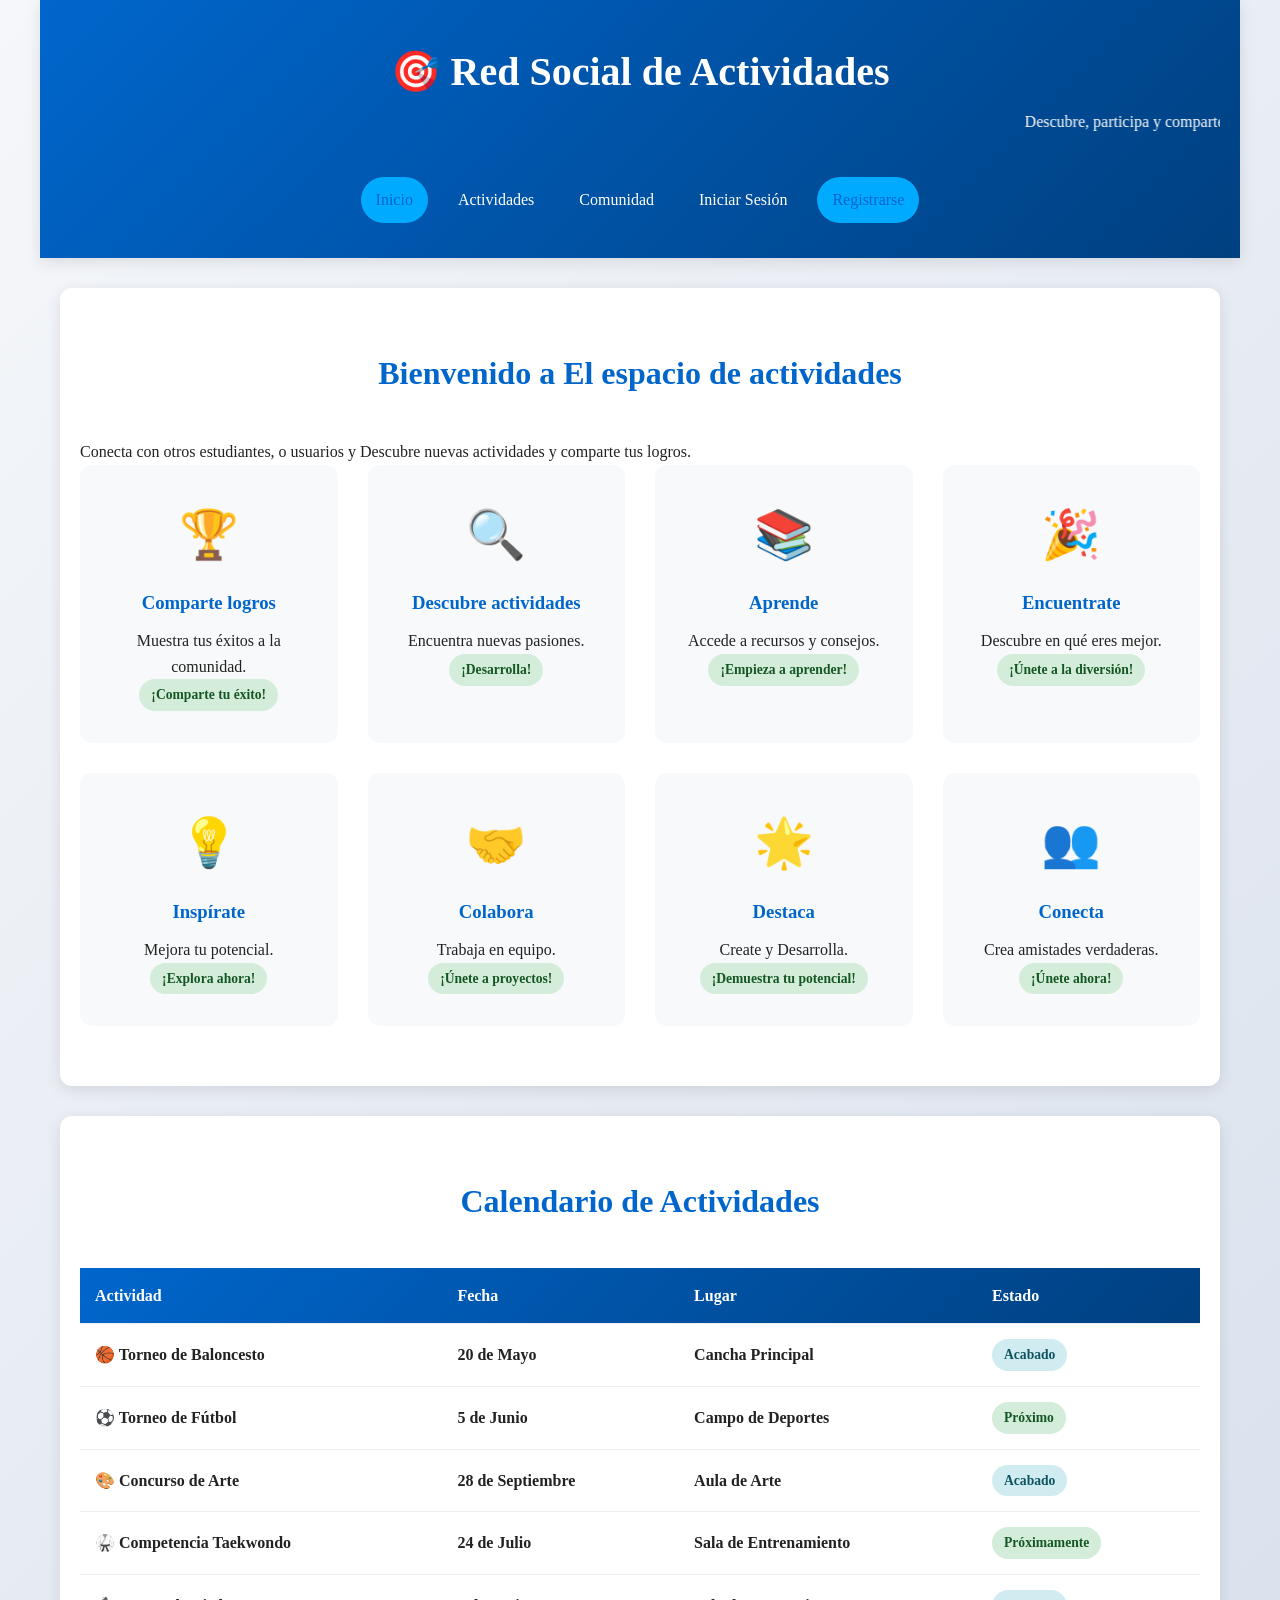
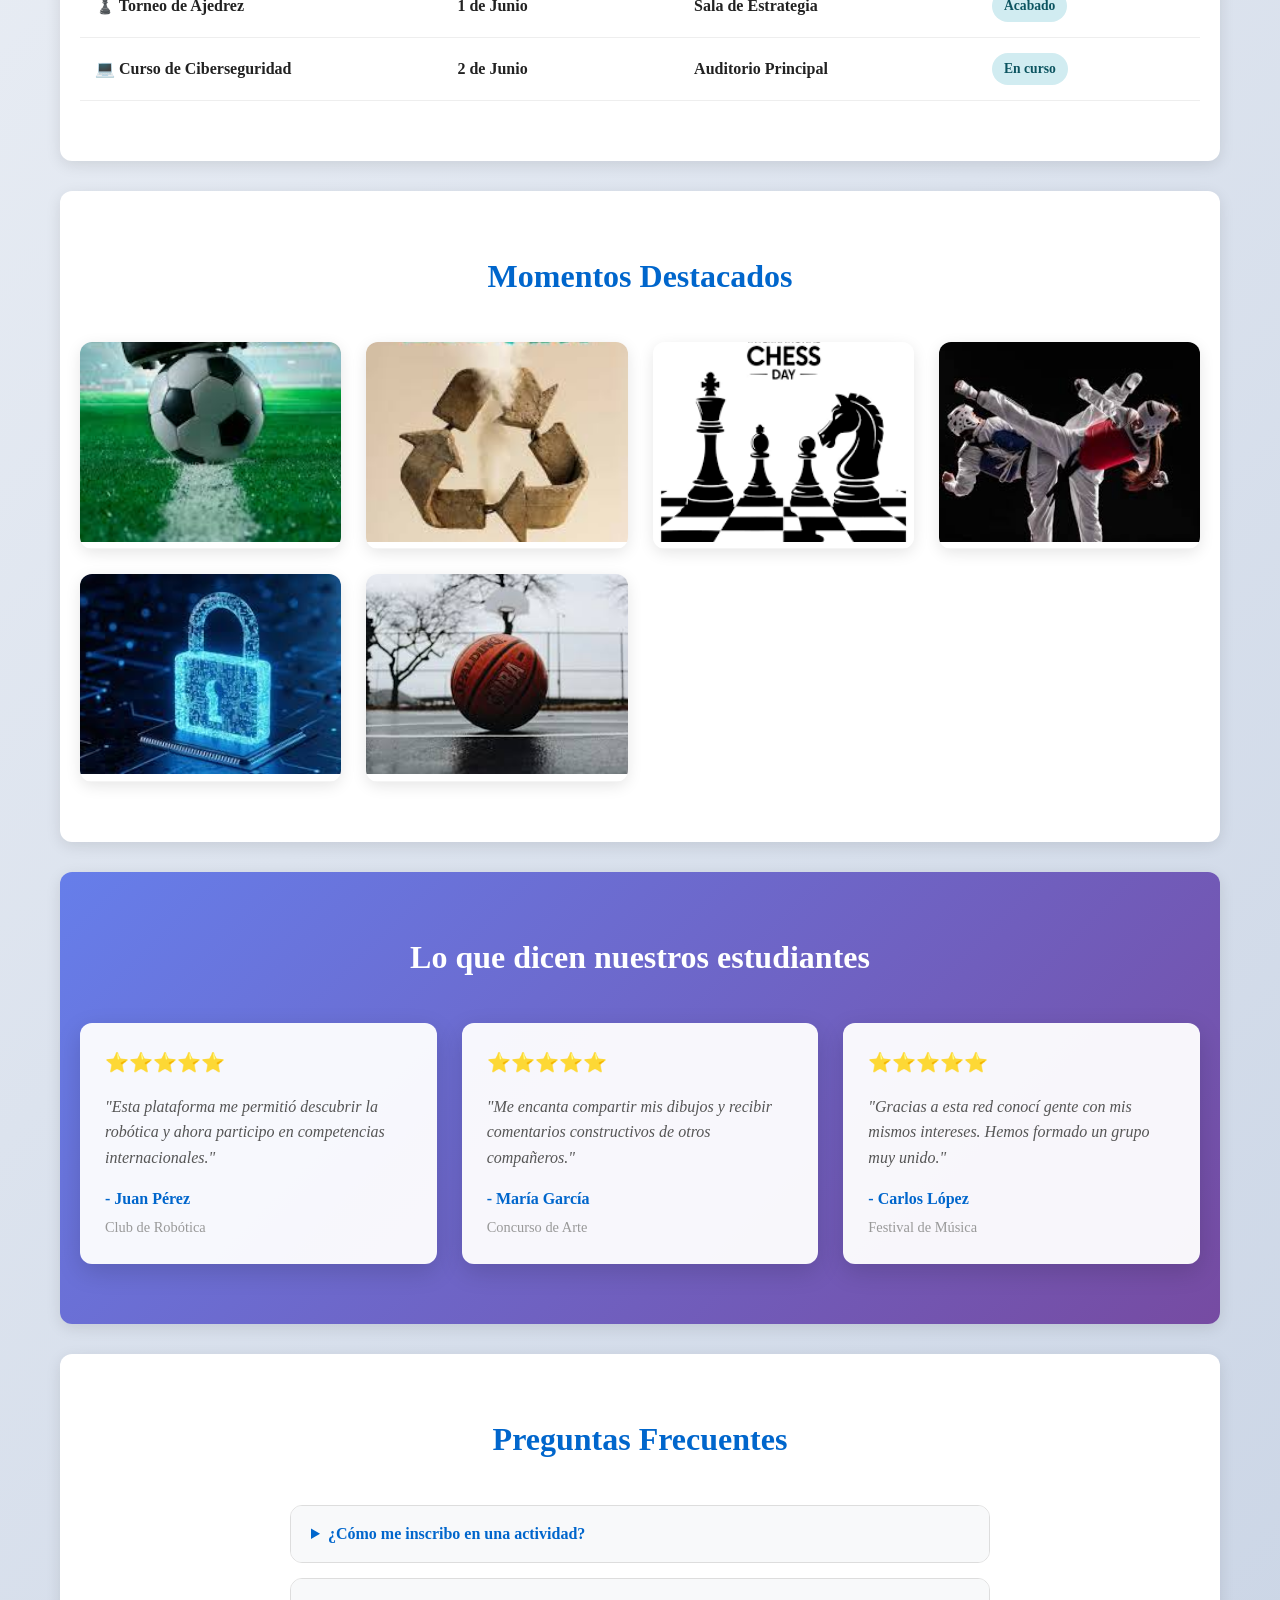
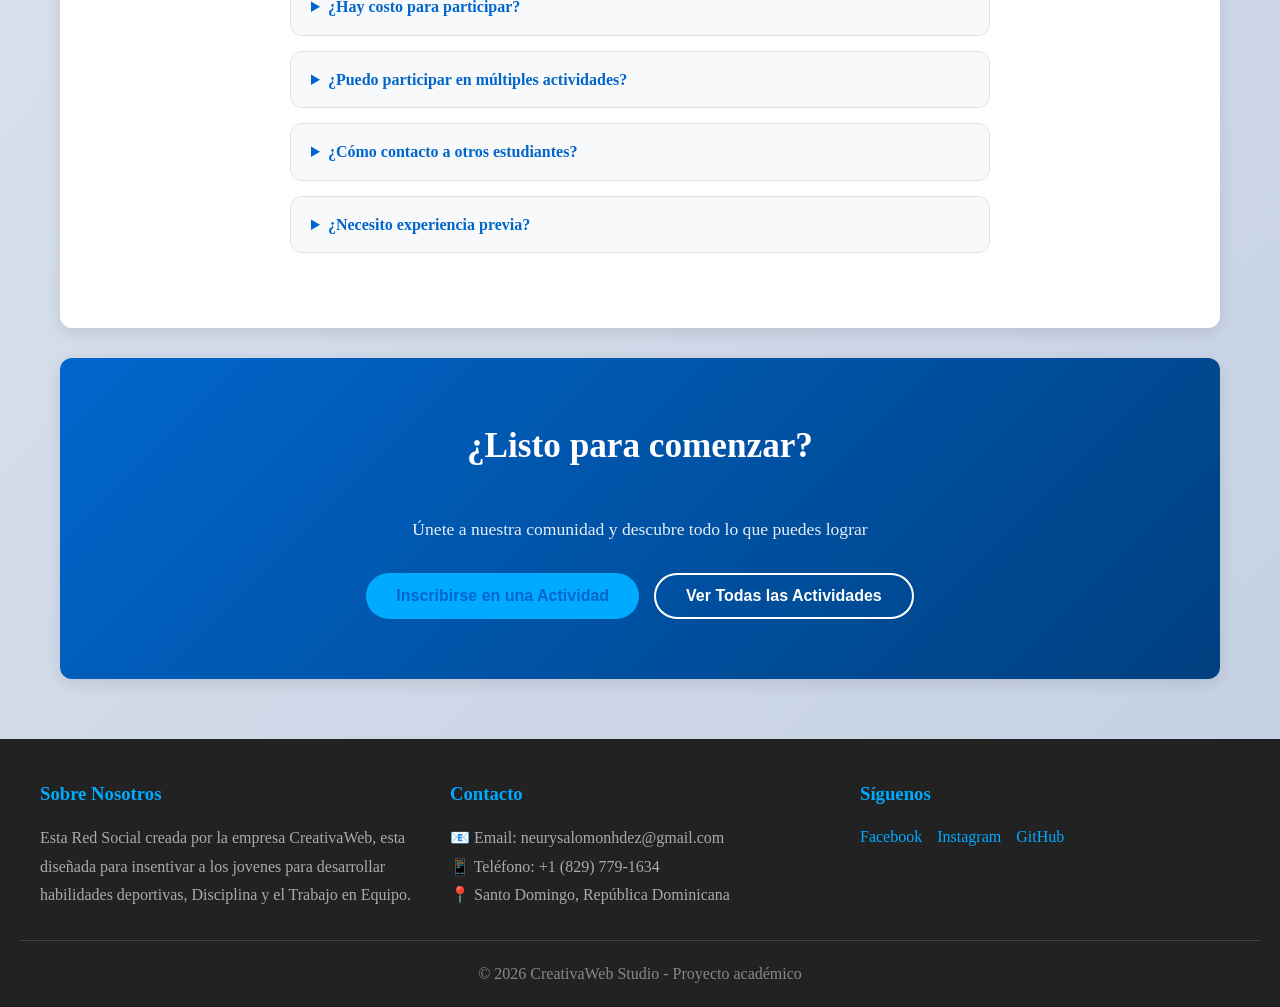
==== commit b79c370e: "Update index.html" ====
--- a/index.html
+++ b/index.html
@@ -219,7 +219,7 @@
       </div>
     </section>
 
-    <!-- LLAMADA A ACCIÓN -->
+  
     <section class="cta-section">
       <h2>¿Listo para comenzar?</h2>
       <p>Únete a nuestra comunidad y descubre todo lo que puedes lograr</p>
@@ -230,7 +230,7 @@
     </section>
   </div>
 
-  <!-- FOOTER -->
+ 
   <footer class="footer">
     <div class="footer-content">
       <div class="footer-section">
